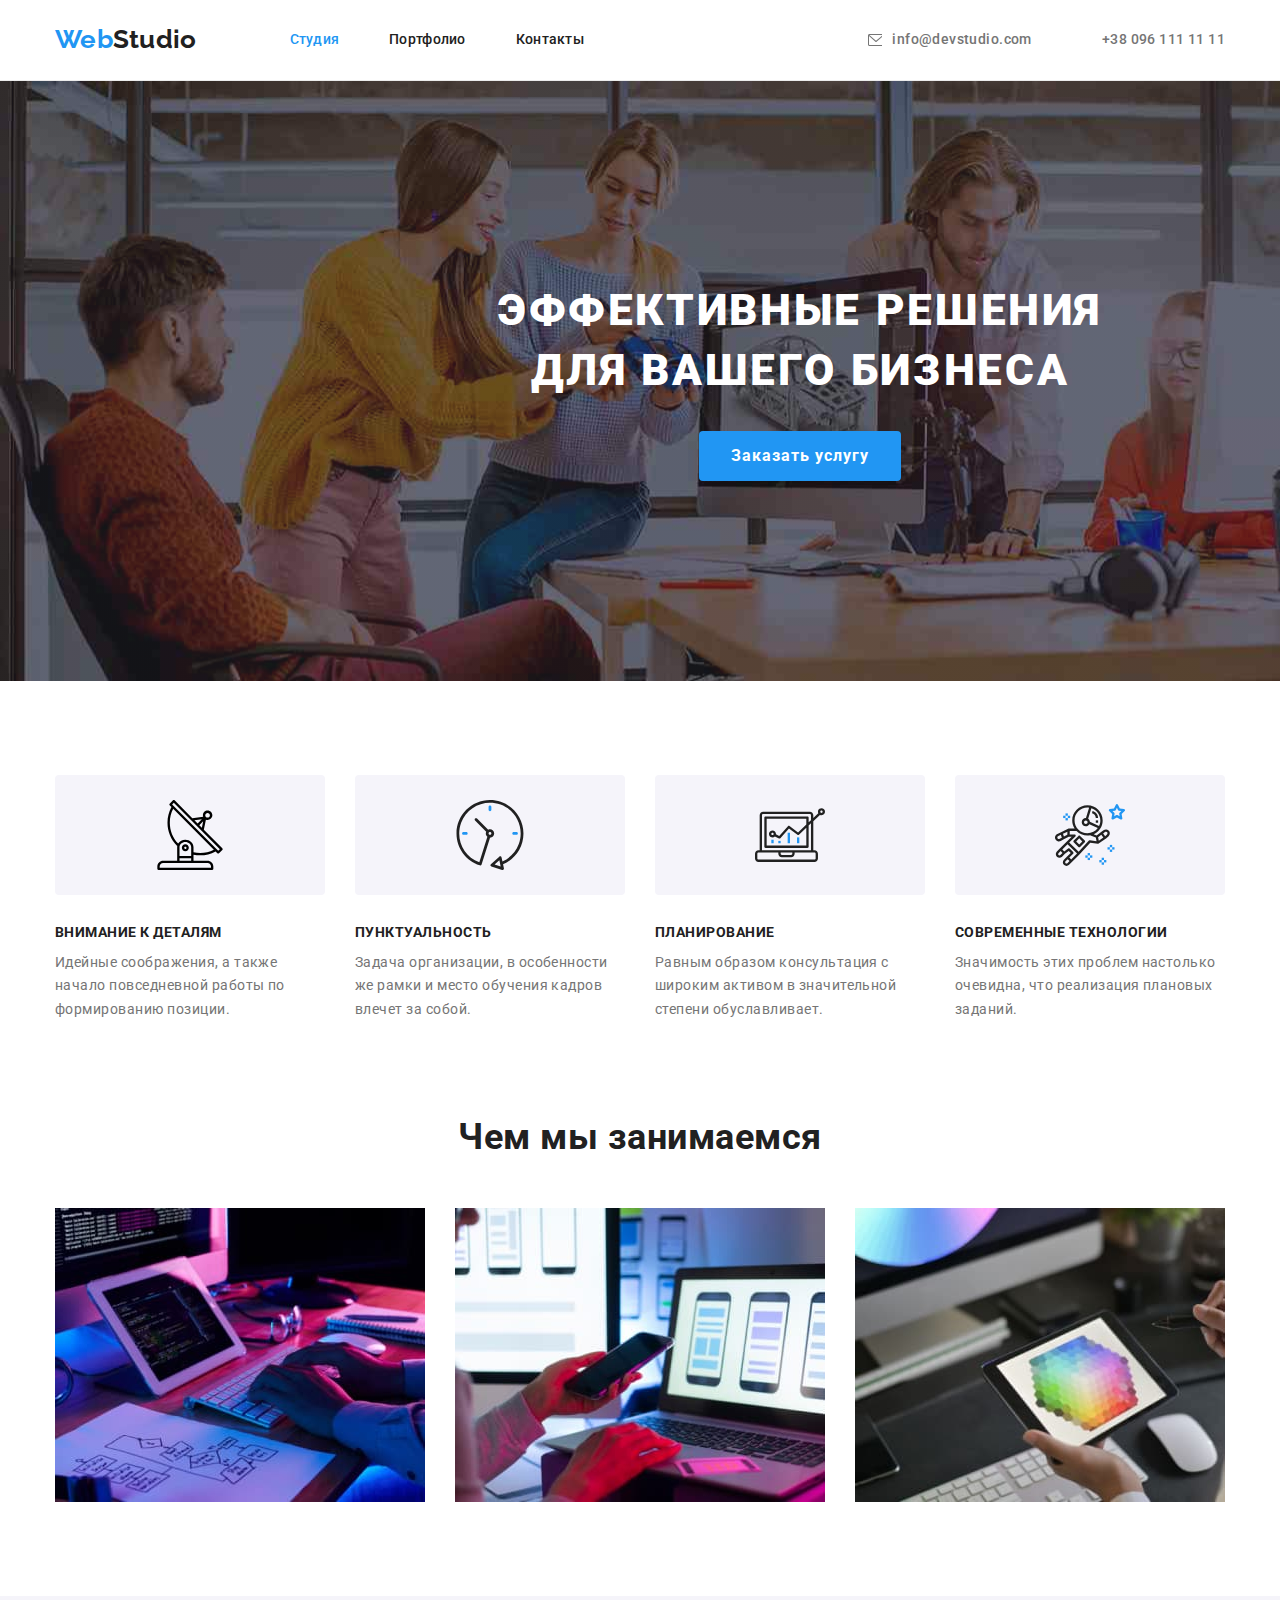
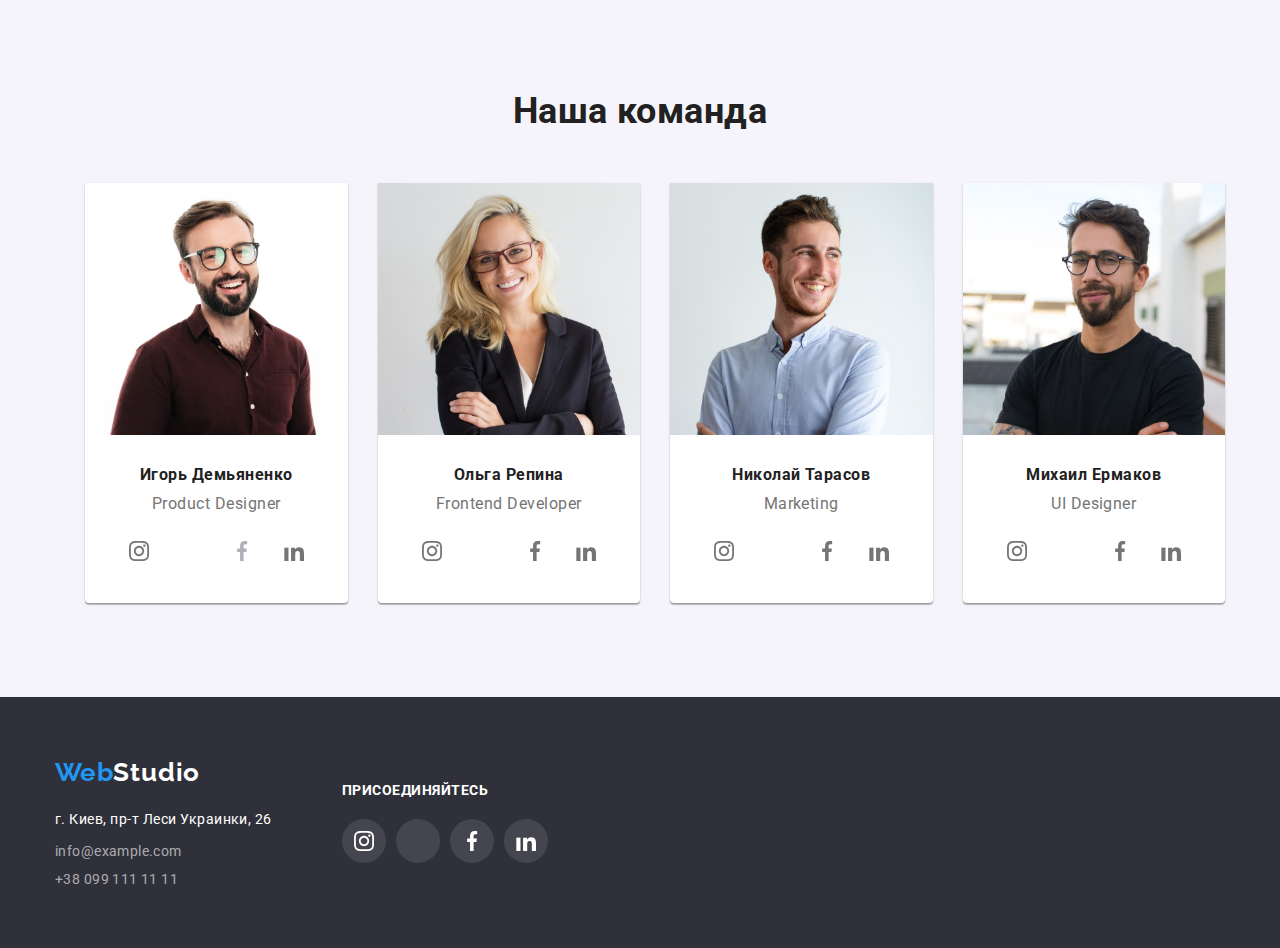
==== index.html @ cbdd30c6 "+" ====
<!DOCTYPE html>
<html lang="ru">
<head>
    <meta charset="UTF-8">
    <meta http-equiv="X-UA-Compatible" content="IE=edge">
    <meta name="viewport" content="width=device-width, initial-scale=1.0">
    <title>WebStudio</title>
    <link rel="preconnect" href="https://fonts.googleapis.com">
    <link rel="preconnect" href="https://fonts.gstatic.com" crossorigin>
    <link rel="stylesheet"
        href="https://fonts.googleapis.com/css2?family=Raleway:wght@700&amp;family=Roboto:wght@400;500;700;900&amp;display=swap">
    <link rel="stylsheet" href="https://cdnjs.cloudflare.com/ajax/libs/modern-normalize/1.1.0/modern-normalize.min.css">
    <link rel="stylesheet" href="./css/styles.css">
</head>
<body>

    <header class="header-border">

        <div class="link-nav container">

            <nav class="link-nav"> 

                <a href="./index.html" class="logo-text" lang="en">Web<span class="logo-accent">Studio</span>
                    </a>

                        <ul class="list link-nav-menu">

                            <li class="nav-menu-item">
                                <a href="./index.html" class="link-nav link-nav-text link current">Студия</a>
                            </li>

                            <li class="nav-menu-item">
                                <a href="./portfolio.html" class="link-nav link-nav-text link">Портфолио</a>
                            </li>

                            <li class="nav-menu-item">
                                <a href="" class="link-nav link-nav-text link">Контакты</a>
                            </li>

                        </ul>                          
            </nav>
                
        
            <ul class="list link-nav-contact">
                <li class="nav-contact-item">
                    <a href="mailto:info@devstudio.com" class="contacts-text link">
                        <svg class="nav-icons" width="16" height="12">
                            <use href="./images/icons.svg#icon-envelope"></use>
                        </svg>
                        info@devstudio.com
                    </a>
                </li>
                <li class="nav-contact-item" >
                    <a href="tel:+380961111111" class="contacts-text link">
                        <svg class="nav-icons" width="10" height="16">
                            <use href="./images/icons.svg#icon-smartphone"></use>
                        </svg>
                        +38 096 111 11 11
                    </a>
                </li >
               
            </ul>
        </div>
    
    </header>
    <main>

        <section class="hero">
            <div class="container">
                <h1 class="hero-text">
                    ЭФФЕКТИВНЫЕ РЕШЕНИЯ
                    <br> 
                    ДЛЯ ВАШЕГО БИЗНЕСА
                </h1>

                <button type="button" class="main-button">Заказать услугу</button>
            </div>
        </section>
<!-- Наши преимущества -->
<section class="advantages-section">
    <div class="container">    
        <h2 class="visually-hidden">наши преимущества</h2>
        <!--содержание секции-->
            <ul class="advantages-items">
                <li class="list advantages-item">
                    <div class="advantages-card-icon">
                        <svg width="70" height="70">
                            <use
                                href="./images/icons.svg#icon-antenna">
                            </use>
                        </svg>
                    </div>
                    <h3 class="advantage-list">внимание к деталям</h3>
                    <p class="advantages-text">Идейные соображения, а также начало повседневной работы по формированию позиции.</p>
                </li>

                <li class="list advantages-item">
                    <div class="advantages-card-icon">
                        <svg width="70" height="70">
                            <use href="./images/icons.svg#icon-clock-1">
                            </use>                  
                        </svg>                  
                    </div>
                    <h3 class="advantage-list">пунктуальность</h3>
                    <p class="advantages-text">Задача организации, в особенности же рамки и место обучения кадров влечет за собой.</p>
                </li>

                <li class="list advantages-item">
                    <div class="advantages-card-icon">
                        <svg width="70" height="70">
                            <use href="./images/icons.svg#icon-diagram">
                            </use>
                        </svg>
                        </div>
                    <h3 class="advantage-list">планирование</h3>
                    <p class="advantages-text">Равным образом консультация с широким активом в значительной степени обуславливает.</p>
                </li>

                <li class="list advantages-item">
                    <div class="advantages-card-icon">
                        <svg width="70" height="70">
                            <use href="./images/icons.svg#icon-astronaut">
                            </use>
                        </svg>
                        </div>
                    <h3 class="advantage-list">современные технологии</h3>
                    <p class="advantages-text">Значимость этих проблем настолько очевидна, что реализация плановых заданий.</p>
                </li>
            </ul>
    </div>
</section>
<!--Чем мы занимаемся-->
    <section class="wedo">
        <div class="container">
            <h2 class="wedo-title title">Чем мы занимаемся</h2>

                <ul class="list wedo-ul">

                    <li class="wedo-list">  
                        <img src="./images/1.jpg" alt="набор кода на клавиатуре" width="370"/>
                    </li>

                    <li class="wedo-list"> 
                        <img src="./images/2.jpg" alt="телефон и ноутбук" width="370" />
                    </li>

                    <li class="wedo-list"> 
                        <img src="./images/3.jpg" alt="планшет с карандашом" width="370" />
                    </li>

                </ul>
        </div>
    </section>  
<!--Наша команда-->
        <section class="team">
            <div class="container">
            <h2 class="title our-team">Наша команда</h2>
                <ul class="list team-ul"> 
                    <li class="team-list"> <img src="./images/man-in-glasses-with-laptop.jpg" alt="Мужик в очках с ноутбуком" width="270"/>                       
                        <div class="team-item-text">
                            <h3 class="team-title">Игорь Демьяненко</h3> 
                            <p class="team-role">Product Designer</p>
                            <ul class="team-social-list">
                                <li class="list team-social">
                                    <a class="team-social-link link" href="">
                                        <svg class="team-icon" width="20" height="20">
                                            <use href="../images/icons.svg#icon-instagram"></use>
                                        </svg></a>
                                </li>
                                <li class="list team-social">
                                    <a class="team-social-link link" href="">
                                        <svg class="team-icon" width="20" height="20">
                                            <use href="./images/icons.svg#icon-twitter"></use>
                                        </svg></a>
                                </li>
                                <li class="list team-social">
                                    <a class="team-social-link link" href="">
                                        <svg class="team-icon" width="20" height="20">
                                            <use href="./images/facebook.svg"></use>
                                        </svg></a>
                                </li>
                                <li class="list team-social">
                                    <a class="team-social-link link" href="">
                                        <svg class="team-icon" width="20" height="20">
                                            <use href="./images/icons.svg#icon-linkedin"></use>
                                        </svg></a>
                                </li>
                            </ul>
                        </div>

                        </li>
                        
                    <li class="team-list"> <img src="./images/woman-with-glasses.jpg" alt="Женщина в очках" width="270"/>
                        
                        <div class="team-item-text">
                            <h3 class="team-title">Ольга Репина</h3> 
                            <p class="team-role" lang="en">Frontend Developer</p>
                            <ul class="team-social-list">
                                <li class="list team-social">
                                    <a class="team-social-link link" href="">
                                        <svg class="team-icon" width="20" height="20">
                                            <use href="./images/icons.svg#icon-instagram"></use>
                                        </svg></a>
                                </li>
                                <li class="list team-social">
                                    <a class="team-social-link link" href="">
                                        <svg class="team-icon" width="20" height="20">
                                            <use href="./images/icons.svg#icon-twitter"></use>
                                        </svg></a>
                                </li>
                                <li class="list team-social">
                                    <a class="team-social-link link" href="">
                                        <svg class="team-icon" width="20" height="20">
                                            <use href="./images/icons.svg#icon-facebook"></use>
                                        </svg></a>
                                </li>
                                <li class="list team-social">
                                    <a class="team-social-link link" href="">
                                        <svg class="team-icon" width="20" height="20">
                                            <use href="./images/icons.svg#icon-linkedin"></use>
                                        </svg></a>
                                </li>
                            </ul>
                        </div>

                        </li>
                        
                    <li class="team-list"> 
                        <img src="./images/blue-shirt.jpg" alt="Мужик в голубой рубашке" width="270"/>                        
                        <div class="team-item-text"> 
                            <h3 class="team-title">Николай Тарасов</h3> 
                            <p class="team-role" lang="en">Marketing</p>
                            <ul class="team-social-list">
                                <li class="list team-social">
                                    <a class="team-social-link link" href="">
                                        <svg class="team-icon" width="20" height="20">
                                            <use href="./images/icons.svg#icon-instagram"></use>
                                        </svg></a>
                                </li>
                                <li class="list team-social">
                                    <a class="team-social-link link" href="">
                                        <svg class="team-icon" width="20" height="20">
                                            <use href="./images/icons.svg#icon-twitter"></use>
                                        </svg></a>
                                </li>
                                <li class="list team-social">
                                    <a class="team-social-link link" href="">
                                        <svg class="team-icon" width="20" height="20">
                                            <use href="./images/icons.svg#icon-facebook"></use>
                                        </svg></a>
                                </li>
                                <li class="list team-social">
                                    <a class="team-social-link link" href="">
                                        <svg class="team-icon" width="20" height="20">
                                            <use href="./images/icons.svg#icon-linkedin"></use>
                                        </svg></a>
                                </li>
                            </ul>
                        </div>

                    </li>
                        
                    <li class="team-list"> <img src="./images/man-in-black-t-shirt.jpg" alt="Мужик в черной футболке" width="270"/>
                        
                        <div class="team-item-text">
                            <h3 class="team-title">Михаил Ермаков</h3> 
                            <p class="team-role" lang="en">UI Designer</p>
                            <ul class="team-social-list">
                                <li class="list team-social">
                                    <a class="team-social-link link" href="">
                                        <svg class="team-icon" width="20" height="20">
                                            <use href="./images/icons.svg#icon-instagram"></use>
                                        </svg></a>
                                </li>
                                <li class="list team-social">
                                    <a class="team-social-link link" href="">
                                        <svg class="team-icon" width="20" height="20">
                                            <use href="./images/icons.svg#icon-twitter"></use>
                                        </svg></a>
                                </li>
                                <li class="list team-social">
                                    <a class="team-social-link link" href="">
                                        <svg class="team-icon" width="20" height="20">
                                            <use href="./images/icons.svg#icon-facebook"></use>
                                        </svg></a>
                                </li>
                                <li class="list team-social">
                                    <a class="team-social-link link" href="">
                                        <svg class="team-icon" width="20" height="20">
                                            <use href="./images/icons.svg#icon-linkedin"></use>
                                        </svg></a>
                                </li>
                            </ul>
                        </div>

                        </li>
                </ul>
            </div>
        </section>
    </main>
<!--Контакты-->
    <footer class="footer">
        <div class="container footer-container">
            <div>
            <a class="logo-text-footer link" href="./index.html" lang="en">Web<span class="logo-accent-footer">Studio</span></a>
                <address class="">
                    <ul class="addres-ul list">
                        <li class="footer-link">
                            <a href="https://goo.gl/maps/hZzf7caE62ZYmh6s7" target="_blank" rel="noopener noreferrer"
                                class="address link"> г. Киев, пр-т
                                Леси Украинки, 26 </a>
                        </li>
            
                        <li class="footer-link">
                            <a href="mailto:info@example.com" class="contact-text-footer link">info@example.com</a>
                        </li>
            
                        <li class="footer-link">
                            <a href="tel:+380991111111" class="contact-text-footer link">+38 099 111 11  11</a>
                        </li>
            
                    </ul>
                </address>
            </div>

            <div class="footer-social">
                <h2 class="footer-socials-title">ПРИСОЕДИНЯЙТЕСЬ</h2>
                    <ul class="list footer-social-list">
                        <li>
                            <a class="footer-socials-link link" href="">
                            <svg width="20" height="20">
                                <use href="./images/icons.svg#icon-instagram"></use>                               
                            </svg>
                        </a>
                    </li>
                        <li>
                            <a class="footer-socials-link link" href="">
                            <svg width="20" height="20">
                                <use href="./images/icons.svg#icon-twitter"></use>
                            </svg>
                        </a>
                    </li>
                        <li>
                            <a class="footer-socials-link link" href="">
                            <svg width="20" height="20">
                                <use href="./images/icons.svg#icon-facebook"></use>
                            </svg>
                        </a>
                    </li>
                        <li>
                            <a class="footer-socials-link link" href="">
                            <svg width="20" height="20">
                                <use href="./images/icons.svg#icon-linkedin"></use>
                            </svg>
                        </a></li>

                    </ul>

            </div>

        </div>

    </footer>
    </body>
</html>
---- css/styles.css ----
:root {
  --background-color: #2f303a;
  --main-text-color: #212121;
  --second-text-color: #757575;
  --accent-color: #2196f3;
  --first-button-text-color: #212121;
  --second-button-text-color: #ffffff;
}

body {
  margin: 0;
  background-color: var(--second-button-text-color);
  font-family: "Roboto", sans-serif;
  letter-spacing: 0.03em;
  color: var(--main-text-color);
}

h1,
h2,
h3,
h4,
h5,
h6,
p,
ul {
  margin: 0;
  padding: 0;
}

img {
  display: block;
  max-width: 100%;
  height: auto;
}

*,
::after,
::before {
  box-sizing: border-box;
}
.visually-hidden {
  position: absolute;
  width: 1px;
  height: 1px;
  margin: -1px;
  border: 0;
  padding: 0;
  white-space: nowrap;
  clip-path: inset(100%);
  clip: rect(0 0 0 0);
  overflow: hidden;
}

.title {
  font-weight: 700;
  font-size: 36px;
  line-height: 1.17;
  text-align: center;
}

/*---------BODY---------*/
.header-border {
  border-bottom: 1px solid #ececec;
}

.logo-text {
  padding: 24px 0;
  font-family: "Raleway", sans-serif;
  font-weight: 700;
  font-size: 26px;
  line-height: 1.19;
  text-decoration: none;
  color: var(--accent-color);
}
.logo-accent {
  color: var(--main-text-color);
}
.list {
  list-style: none;
}

.link {
  text-decoration: none;
}

.container {
  width: 1200px;
  padding-left: 15px;
  padding-right: 15px;
  margin-right: auto;
  margin-left: auto;
}

.link-nav {
  display: flex;
  font-size: 14px;
  font-weight: 500;
  line-height: 1.14;
  letter-spacing: 0.02em;
  color: var(--main-text-color);
}

.link-nav:hover,
.link-nav:focus,
.current {
  color: var(--accent-color);
}

.link-nav-menu {
  display: flex;
  align-items: center;
  margin-left: 93px;
}

.link-nav-contact {
  margin-left: auto;
  display: flex;
  align-items: center;
}

.nav-menu-item:not(:first-child) {
  margin-left: 50px;
}

.link-nav-text {
  padding: 32px 0;
}

.contacts-text {
  padding: 32px 0;
  display: flex;
  align-items: center;
  font-style: normal;
  font-weight: 500;
  font-size: 14px;
  line-height: 1.14;
  letter-spacing: 0.03em;
  color: var(--second-text-color);
  cursor: pointer;
}

.nav-contact-item:not(:first-child) {
  margin-left: 50px;
}

.contacts-text:hover,
.contacts-text:focus {
  color: var(--accent-color);
}

.nav-icons {
  margin-right: 10px;
  fill: var(--second-text-color);
}

.filter-button {
  font-family: "Roboto", sans-serif;
  font-weight: 500;
  font-size: 16px;
  line-height: 1.62;

  border: none;
  border-radius: 4px;
}

.filter-button:hover,
.filter-button:focus {
  color: var(--second-button-text-color);
  background-color: var(--accent-color);
  cursor: pointer;
}

.button-current {
  color: var(--second-button-text-color);
  background-color: var(--accent-color);
  box-shadow: 0px 3px 1px rgba(0, 0, 0, 0.1), 0px 1px 2px rgba(0, 0, 0, 0.08),
    0px 2px 2px rgba(0, 0, 0, 0.12);
}

.our-product-type {
  color: var(--second-text-color);
}

/*-------Стили index.html--------*/

.hero {
  width: 1600px;
  background-image: linear-gradient(
      rgba(47, 48, 58, 0.4),
      rgba(47, 48, 58, 0.4)
    ),
    URL(../images/hero-backgraund.jpg);
  padding: 200px 0;
  background-color: var(--background-color);
  flex-grow: 1;
  background-repeat: no-repeat;
  background-size: contain;
  margin-right: auto;
  margin-left: auto;
}

.hero-text {
  margin-bottom: 30px;

  font-weight: 900;
  font-size: 44px;
  line-height: 1.36;
  text-align: center;
  letter-spacing: 0.06em;
  text-transform: uppercase;
  color: var(--second-button-text-color);
}

.main-button {
  display: block;
  margin: auto;
  padding: 10px 32px;
  font-family: "Roboto", sans-serif;
  font-weight: 700;
  font-size: 16px;
  line-height: 1.87;
  letter-spacing: 0.06em;
  color: var(--second-button-text-color);
  background-color: var(--accent-color);
  text-align: center;
  border: none;
  border-radius: 4px;
  box-shadow: 0px 4px 4px rgba(0, 0, 0, 0.15);
}

.advantages-section {
  padding: 94px 0;
}

.advantages-item {
  width: 270px;
}

.advantages-items {
  display: flex;
  justify-content: center;
}

.advantages-item:not(:first-child) {
  margin-left: 30px;
}
.advantage-list {
  font-size: 14px;
  font-weight: 700;
  line-height: 1.14;
  text-transform: uppercase;

  margin-bottom: 10px;
}

.advantages-text {
  font-size: 14px;
  line-height: 1.71;
  color: var(--second-text-color);
}

.advantages-card-icon {
  height: 120px;

  display: flex;
  align-items: center;
  justify-content: center;
  margin-bottom: 30px;
  border-radius: 4px;
  background-color: rgba(245, 244, 250, 1);
}

/*-------WEDO--------*/

.wedo {
  padding-top: 0;
  padding-bottom: 94px;
}
.wedo-title {
  margin-bottom: 50px;
}

.wedo-ul {
  display: flex;
  justify-content: center;
}

.wedo-list:not(:first-child) {
  margin-left: 30px;
}
/*--------TEAM-----------*/
.team {
  background-color: #f5f4fa;
  padding-top: 94px;
  padding-bottom: 94px;
}

.our-team {
  margin-bottom: 50px;
}

.team-ul {
  display: flex;
  justify-content: center;
}

.team-list {
  margin-left: 30px;
}

.team-list {
  background-color: var(--second-button-text-color);
  box-shadow: 0px 1px 3px rgba(0, 0, 0, 0.12), 0px 1px 1px rgba(0, 0, 0, 0.14),
    0px 2px 1px rgba(0, 0, 0, 0.2);
  border-radius: 0px 0px 4px 4px;
}

.team-title {
  font-size: 16px;
  line-height: 1.19;
  margin-bottom: 10px;
  text-align: center;
}
.team-role {
  margin-bottom: 16px;
  text-align: center;
  font-size: 16px;
  line-height: 1.19;
  color: var(--second-text-color);
}

.team-item-role {
  font-size: 16px;
  line-height: 1.19;
  color: var(--primary-text-color);
  text-align: center;
  margin-bottom: 16px;
}

.team-social-list {
  display: flex;
  justify-content: space-between;
}

.team-social-link {
  display: block;
  border-radius: 50%;
  width: 44px;
  height: 44px;

  display: flex;
  align-items: center;
  justify-content: center;

  background-color: transparent;
  color: var(--accent-color);
}

.team-social-link:hover,
.team-social-link:focus {
  color: var(--primary-white-color);
  background-color: var(--accent-color);
}

.team-icon {
  fill: var(--second-text-color);
}
.team-item-text {
  padding: 30px 32px;
}

/*------FOOTER---------*/

.footer {
  padding-top: 60px;
  padding-bottom: 60px;
  background-color: #2f303a;
}

.address {
  margin-bottom: 9px;
  font-size: 14px;
  line-height: 1.71;
  font-style: normal;
  color: var(--second-button-text-color);
}

.logo-accent-footer {
  font-family: "Raleway";
  font-weight: 700;
  font-size: 26px;
  line-height: 1.19;
  letter-spacing: 0.03em;
  cursor: pointer;
  text-decoration: none;
  color: var(--second-button-text-color);
}
.logo-text-footer {
  display: block;
  margin-bottom: 20px;
  font-family: "Raleway", sans-serif;
  font-weight: 700;
  font-size: 26px;
  line-height: 1.19;
  text-decoration: none;
  color: var(--accent-color);
}

.contact-text-footer {
  margin-bottom: 9px;
  font-style: normal;
  font-weight: 400;
  font-size: 14px;
  line-height: 1.14;
  letter-spacing: 0.03em;
  color: rgba(255, 255, 255, 0.6);
}
.contact-text-footer:hover,
.contact-text-footer:focus,
.current {
  color: var(--accent-color);
}

.footer-link:not(:last-child) {
  margin-bottom: 9px;
}

/*-----PORTFOLIO-STYLES---*/

.section {
  padding: 94px 0;
}

.works-buttons {
  display: flex;
  justify-content: center;
  margin-bottom: 50px;
}
.work-button-li:not(:first-child) {
  margin-left: 8px;
}
.filter-button {
  padding: 6px 22px 6px 22px;
}

.cards {
  display: flex;
  flex-wrap: wrap;
  margin-left: -30px;
  margin-top: -30px;
}
.cards > .cards-item {
  flex-basis: calc(100% / 3 - 30px);
  margin-left: 30px;
  margin-top: 30px;
}

.cards-item {
  width: 370px;
}
.our-product-title {
  font-weight: 700;
  font-size: 18px;
  line-height: 2;
  letter-spacing: 0.06em;
  margin-bottom: 4px;
  color: var(--main-text-color);
}
.our-product-text {
  font-size: 16px;
  line-height: 1.87;
  color: var(--second-text-color);
}

.text-box {
  padding: 20px 24px;
  border-right: 1px solid #fff;
  border-bottom: 1px solid #fff;
  border-left: 1px solid #fff;
}
.footer-social {
  width: 206px;
  height: 80px;
  margin-left: 70px;
}

.footer-social-list {
  display: flex;
  align-items: center;
  justify-content: space-between;
}

.footer-socials-title {
  font-weight: 700;
  font-size: 14px;
  line-height: 1.14;
  margin-bottom: 20px;

  color: var(--second-button-text-color);
  text-transform: uppercase;
}
.footer-container {
  display: flex;
  align-items: center;
}
.footer-socials-link {
  display: block;
  border-radius: 50%;
  width: 44px;
  height: 44px;

  display: flex;
  align-items: center;
  justify-content: center;

  background-color: rgba(255, 255, 255, 0.1);
  fill: white;
}
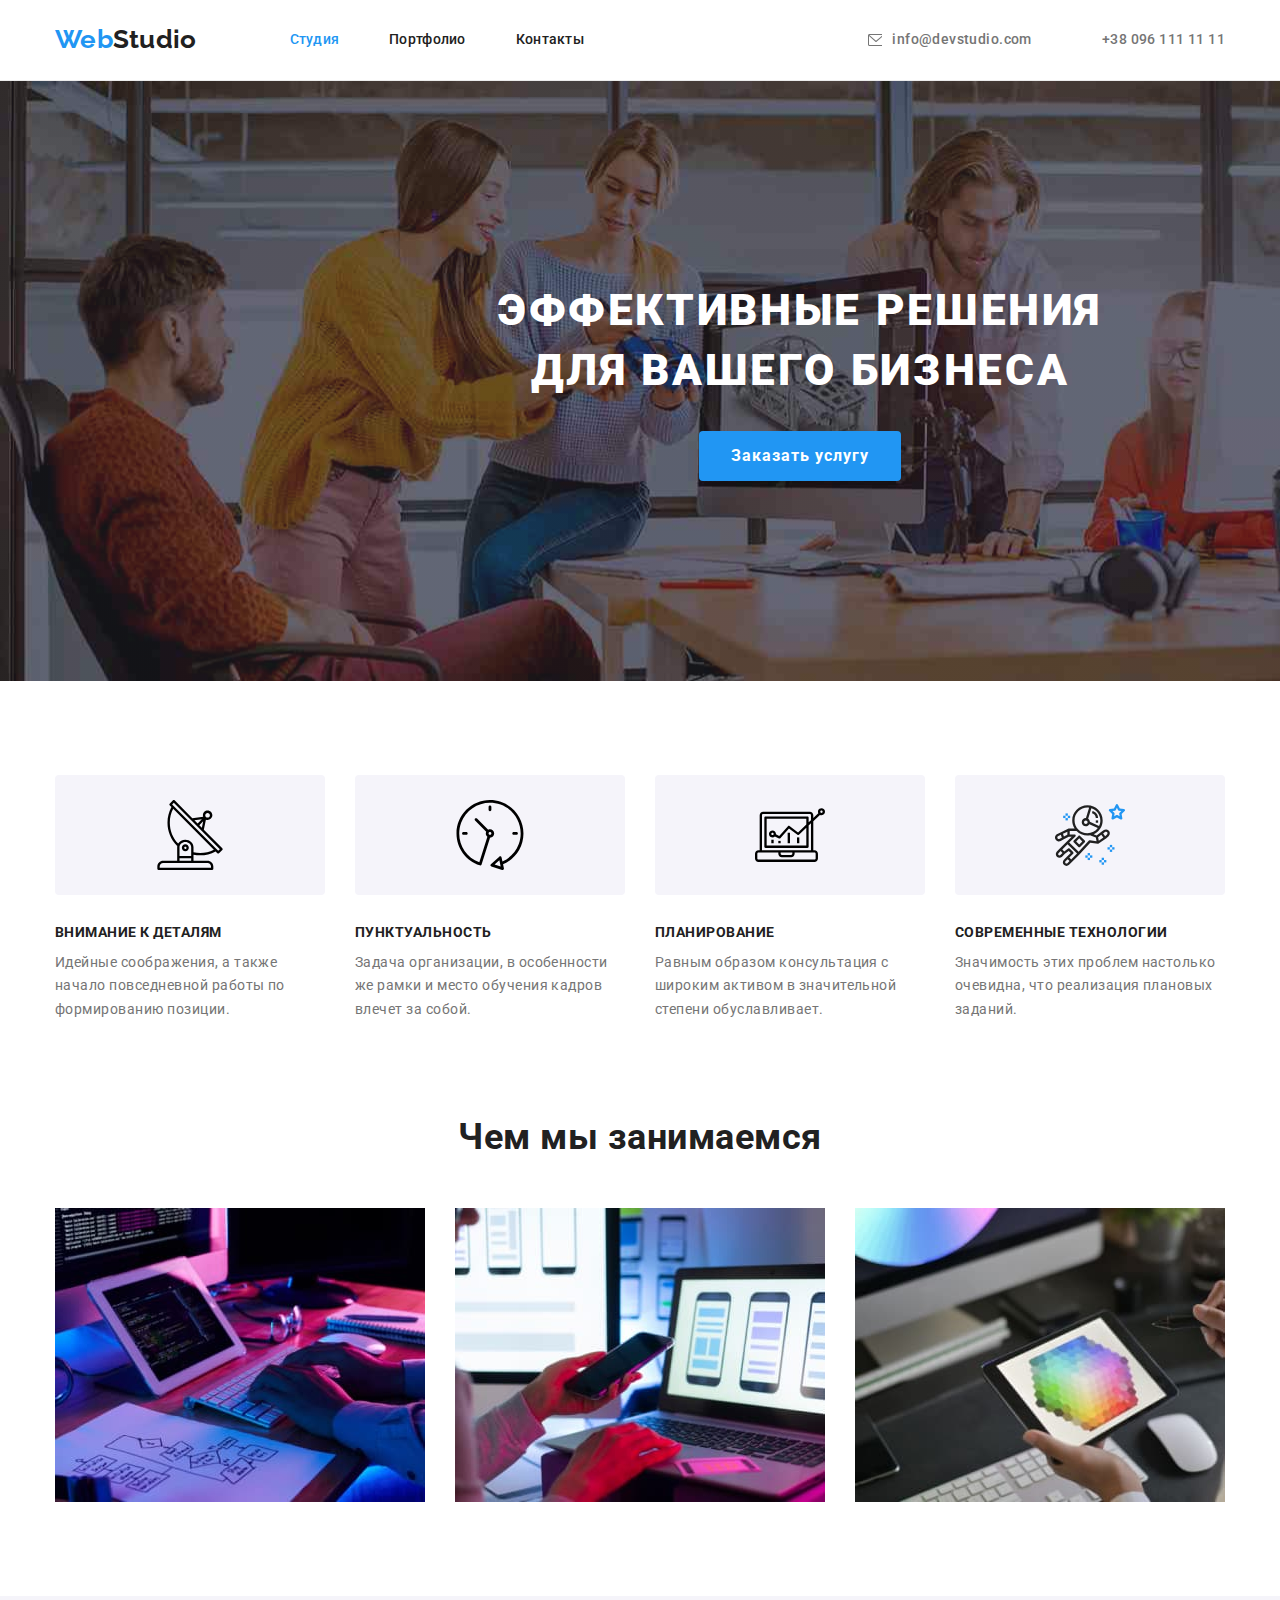
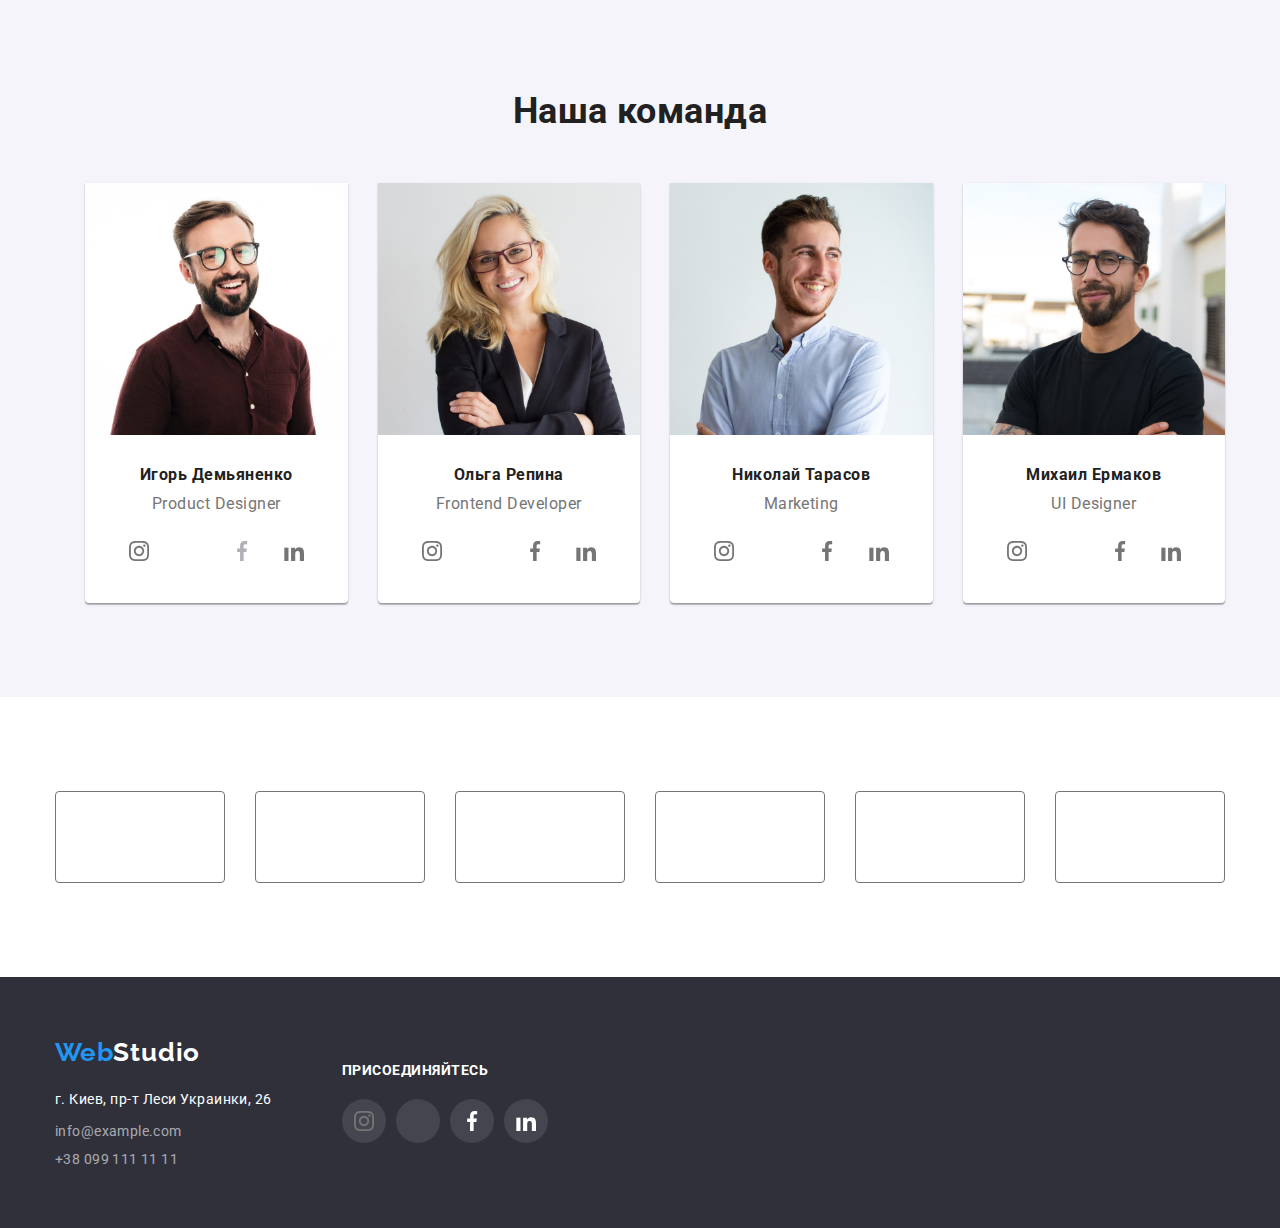
==== commit b4769baa: "clients" ====
--- a/index.html
+++ b/index.html
@@ -190,7 +190,8 @@
 
                         </li>
                         
-                    <li class="team-list"> <img src="./images/woman-with-glasses.jpg" alt="Женщина в очках" width="270"/>
+                    <li class="team-list"> 
+                        <img src="./images/woman-with-glasses.jpg" alt="Женщина в очках" width="270"/>
                         
                         <div class="team-item-text">
                             <h3 class="team-title">Ольга Репина</h3> 
@@ -296,6 +297,56 @@
                         </li>
                 </ul>
             </div>
+        </section>
+<!---Клиенты---->        
+        <section class="clients">
+            <div class="container">
+                <ul class="list clients-list">
+                    <li class="link clients-item">
+                        <a class="clients-link">
+                            <svg class="clients-logo" width="106" height="60">
+                                <use href="./images/icons.svg#icon-Logo-1"></use>
+                            </svg>
+                        </a>
+                    </li>
+                    <li class="link clients-item">
+                        <a class="clients-link">
+                            <svg class="clients-logo" width="170" height="92">
+                                <use href="./images/icons.svg#icon-Logo-2"></use>
+                            </svg>
+                        </a>
+                    </li>
+                    <li class="link clients-item">
+                        <a class="clients-link">
+                            <svg class="clients-logo" width="106" height="60">
+                                <use href="./images/icons.svg#icon-Logo-3"></use>
+                            </svg>
+                        </a>
+                    </li>
+                    <li class="link clients-item">
+                        <a class="clients-link">
+                            <svg class="clients-logo" width="106" height="60">
+                                <use href="./images/icons.svg#icon-Logo-4"></use>
+                            </svg>
+                        </a>
+                    </li>
+                    <li class="link clients-item">
+                        <a class="clients-link">
+                            <svg class="clients-logo" width="106" height="60">
+                                <use href="./images/icons.svg#icon-Logo-5"></use>
+                            </svg>
+                        </a>
+                    </li>
+                    <li class="link clients-item">
+                        <a class="clients-link">
+                            <svg class="clients-logo" width="106" height="60">
+                                <use href="./images/icons.svg#icon-Logo-6"></use>
+                            </svg>
+                        </a>
+                    </li>
+                </ul>
+            </div>
+
         </section>
     </main>
 <!--Контакты-->
@@ -328,7 +379,7 @@
                     <ul class="list footer-social-list">
                         <li>
                             <a class="footer-socials-link link" href="">
-                            <svg width="20" height="20">
+                            <svg class="team-icon" width="20" height="20">
                                 <use href="./images/icons.svg#icon-instagram"></use>                               
                             </svg>
                         </a>
--- a/css/styles.css
+++ b/css/styles.css
@@ -369,6 +369,13 @@
   padding: 30px 32px;
 }
 
+/*---------CLIENTS-------*/
+
+.clients {
+  padding-top: 94px;
+  padding-bottom: 94px;
+}
+
 /*------FOOTER---------*/
 
 .footer {
@@ -514,5 +521,35 @@
   justify-content: center;
 
   background-color: rgba(255, 255, 255, 0.1);
-  fill: white;
-}
+  fill: var(--second-button-text-color);
+}
+.footer-socials-link:hover,
+.footer-socials-link:focus {
+  background-color: var(--accent-color);
+}
+.clients-list {
+  display: flex;
+  align-items: center;
+  justify-content: space-between;
+}
+.clients-link {
+  width: 170px;
+  height: 92px;
+
+  display: flex;
+  align-items: center;
+  justify-content: center;
+  border-radius: 4px;
+  border: 1px solid var(--second-text-color);
+  color: var(--second-text-color);
+}
+
+.clients-link:hover,
+.clients-link:focus {
+  color: var(--accent-color);
+  border-color: var(--accent-color);
+}
+
+.clients-logo {
+  fill: var(--second-text-color);
+}
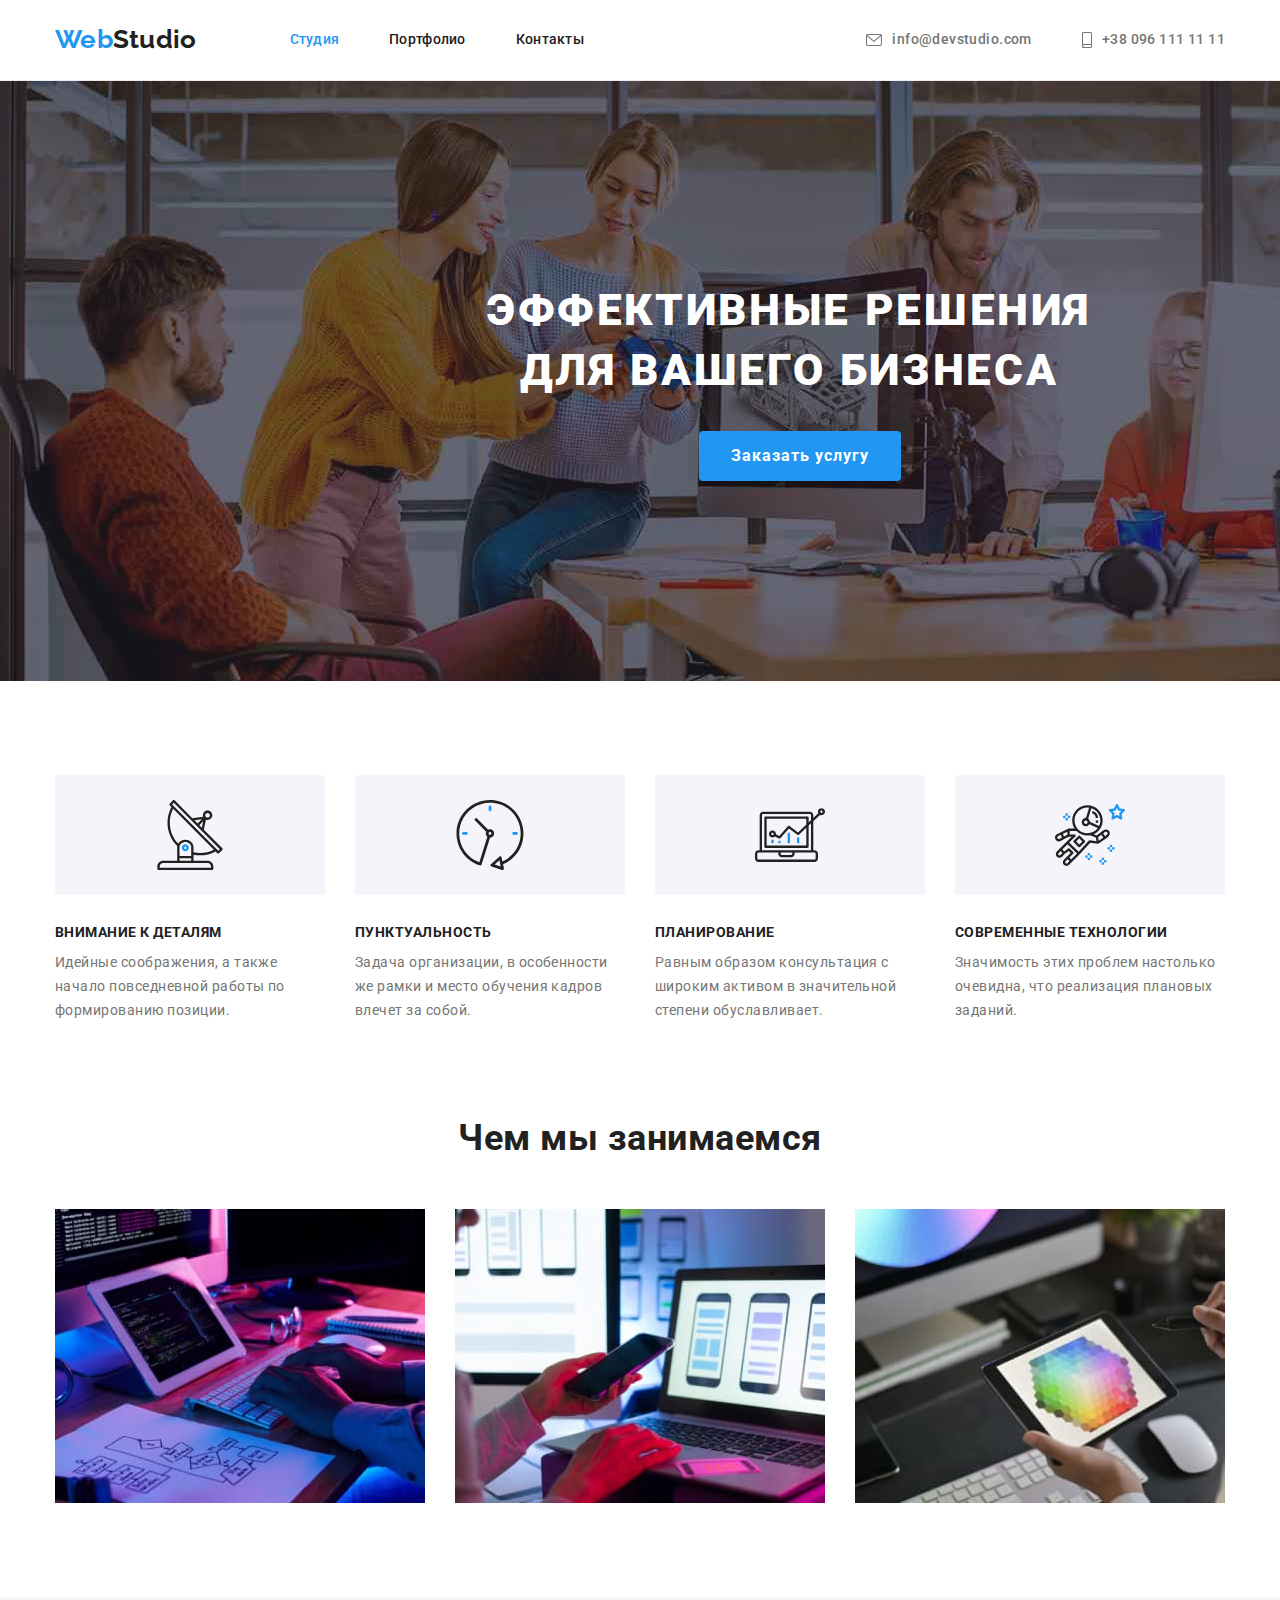
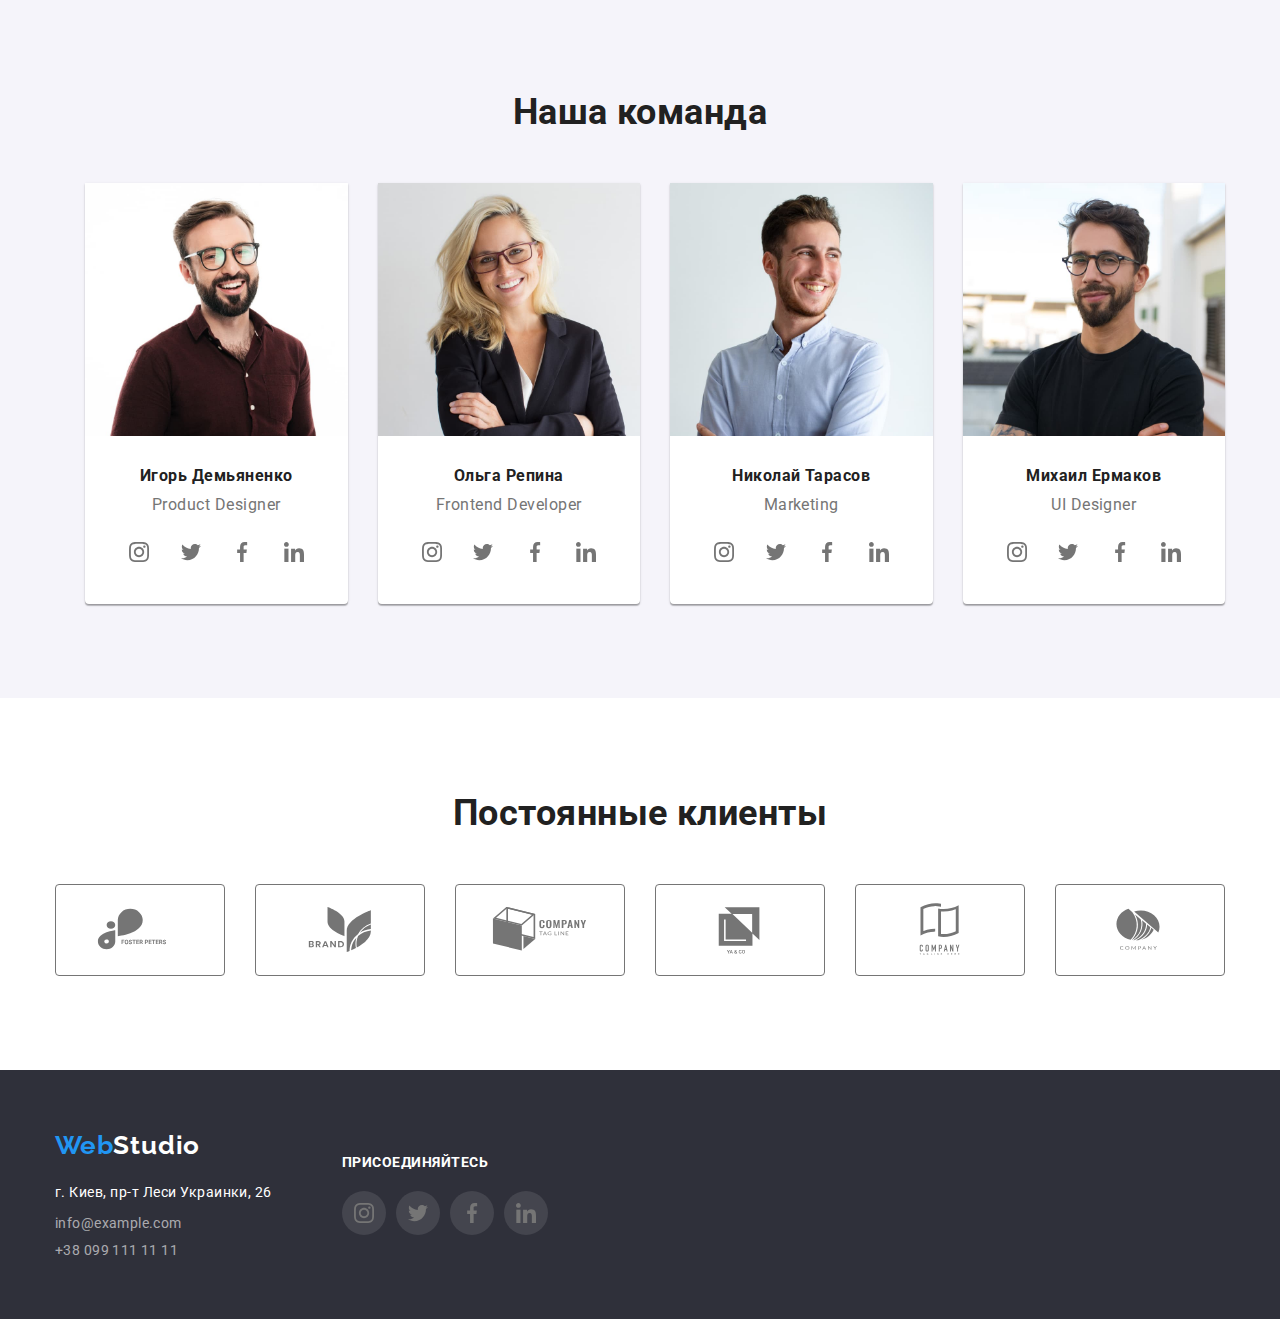
==== commit f1608cb8: "svg+" ====
--- a/index.html
+++ b/index.html
@@ -7,9 +7,8 @@
     <title>WebStudio</title>
     <link rel="preconnect" href="https://fonts.googleapis.com">
     <link rel="preconnect" href="https://fonts.gstatic.com" crossorigin>
-    <link rel="stylesheet"
-        href="https://fonts.googleapis.com/css2?family=Raleway:wght@700&amp;family=Roboto:wght@400;500;700;900&amp;display=swap">
-    <link rel="stylsheet" href="https://cdnjs.cloudflare.com/ajax/libs/modern-normalize/1.1.0/modern-normalize.min.css">
+    <link rel="stylesheet" href="https://fonts.googleapis.com/css2?family=Raleway:wght@700&amp;family=Roboto:wght@400;500;700;900&amp;display=swap">
+    <link rel="stylesheet" href="https://cdnjs.cloudflare.com/ajax/libs/modern-normalize/1.1.0/modern-normalize.min.css">
     <link rel="stylesheet" href="./css/styles.css">
 </head>
 <body>
@@ -45,7 +44,7 @@
                 <li class="nav-contact-item">
                     <a href="mailto:info@devstudio.com" class="contacts-text link">
                         <svg class="nav-icons" width="16" height="12">
-                            <use href="./images/icons.svg#icon-envelope"></use>
+                            <use href="./images/icons.svg#envelope-hover-2"></use>
                         </svg>
                         info@devstudio.com
                     </a>
@@ -53,7 +52,7 @@
                 <li class="nav-contact-item" >
                     <a href="tel:+380961111111" class="contacts-text link">
                         <svg class="nav-icons" width="10" height="16">
-                            <use href="./images/icons.svg#icon-smartphone"></use>
+                            <use href="./images/icons.svg#smartphone-8"></use>
                         </svg>
                         +38 096 111 11 11
                     </a>
@@ -69,7 +68,7 @@
             <div class="container">
                 <h1 class="hero-text">
                     ЭФФЕКТИВНЫЕ РЕШЕНИЯ
-                    <br> 
+                    
                     ДЛЯ ВАШЕГО БИЗНЕСА
                 </h1>
 
@@ -86,7 +85,7 @@
                     <div class="advantages-card-icon">
                         <svg width="70" height="70">
                             <use
-                                href="./images/icons.svg#icon-antenna">
+                                href="./images/icons.svg#antenna-1">
                             </use>
                         </svg>
                     </div>
@@ -97,7 +96,7 @@
                 <li class="list advantages-item">
                     <div class="advantages-card-icon">
                         <svg width="70" height="70">
-                            <use href="./images/icons.svg#icon-clock-1">
+                            <use href="./images/icons.svg#clock-1">
                             </use>                  
                         </svg>                  
                     </div>
@@ -108,7 +107,7 @@
                 <li class="list advantages-item">
                     <div class="advantages-card-icon">
                         <svg width="70" height="70">
-                            <use href="./images/icons.svg#icon-diagram">
+                            <use href="./images/icons.svg#diagram-1">
                             </use>
                         </svg>
                         </div>
@@ -119,7 +118,7 @@
                 <li class="list advantages-item">
                     <div class="advantages-card-icon">
                         <svg width="70" height="70">
-                            <use href="./images/icons.svg#icon-astronaut">
+                            <use href="./images/icons.svg#astronaut-1-1">
                             </use>
                         </svg>
                         </div>
@@ -164,26 +163,30 @@
                                 <li class="list team-social">
                                     <a class="team-social-link link" href="">
                                         <svg class="team-icon" width="20" height="20">
-                                            <use href="../images/icons.svg#icon-instagram"></use>
-                                        </svg></a>
-                                </li>
-                                <li class="list team-social">
-                                    <a class="team-social-link link" href="">
-                                        <svg class="team-icon" width="20" height="20">
-                                            <use href="./images/icons.svg#icon-twitter"></use>
-                                        </svg></a>
-                                </li>
-                                <li class="list team-social">
-                                    <a class="team-social-link link" href="">
-                                        <svg class="team-icon" width="20" height="20">
-                                            <use href="./images/facebook.svg"></use>
-                                        </svg></a>
-                                </li>
-                                <li class="list team-social">
-                                    <a class="team-social-link link" href="">
-                                        <svg class="team-icon" width="20" height="20">
-                                            <use href="./images/icons.svg#icon-linkedin"></use>
-                                        </svg></a>
+                                            <use href="./images/icons.svg#instagram-2-1"></use>
+                                        </svg>
+                                    </a>
+                                </li>
+                                <li class="list team-social">
+                                    <a class="team-social-link link" href="">
+                                        <svg class="team-icon" width="20" height="20">
+                                            <use href="./images/icons.svg#twitter-1-1"></use>
+                                        </svg>
+                                    </a>
+                                </li>
+                                <li class="list team-social">
+                                    <a class="team-social-link link" href="">
+                                        <svg class="team-icon" width="20" height="20">
+                                            <use href="./images/icons.svg#facebook-1"></use>
+                                        </svg>
+                                    </a>
+                                </li>
+                                <li class="list team-social">
+                                    <a class="team-social-link link" href="">
+                                        <svg class="team-icon" width="20" height="20">
+                                            <use href="./images/icons.svg#linkedin-1"></use>
+                                        </svg>
+                                    </a>
                                 </li>
                             </ul>
                         </div>
@@ -200,26 +203,30 @@
                                 <li class="list team-social">
                                     <a class="team-social-link link" href="">
                                         <svg class="team-icon" width="20" height="20">
-                                            <use href="./images/icons.svg#icon-instagram"></use>
-                                        </svg></a>
-                                </li>
-                                <li class="list team-social">
-                                    <a class="team-social-link link" href="">
-                                        <svg class="team-icon" width="20" height="20">
-                                            <use href="./images/icons.svg#icon-twitter"></use>
-                                        </svg></a>
-                                </li>
-                                <li class="list team-social">
-                                    <a class="team-social-link link" href="">
-                                        <svg class="team-icon" width="20" height="20">
-                                            <use href="./images/icons.svg#icon-facebook"></use>
-                                        </svg></a>
-                                </li>
-                                <li class="list team-social">
-                                    <a class="team-social-link link" href="">
-                                        <svg class="team-icon" width="20" height="20">
-                                            <use href="./images/icons.svg#icon-linkedin"></use>
-                                        </svg></a>
+                                            <use href="./images/icons.svg#instagram-2-1"></use>
+                                        </svg>
+                                    </a>
+                                </li>
+                                <li class="list team-social">
+                                    <a class="team-social-link link" href="">
+                                        <svg class="team-icon" width="20" height="20">
+                                            <use href="./images/icons.svg#twitter-1-1"></use>
+                                        </svg>
+                                    </a>
+                                </li>
+                                <li class="list team-social">
+                                    <a class="team-social-link link" href="">
+                                        <svg class="team-icon" width="20" height="20">
+                                            <use href="./images/icons.svg#facebook-1"></use>
+                                        </svg>
+                                    </a>
+                                </li>
+                                <li class="list team-social">
+                                    <a class="team-social-link link" href="">
+                                        <svg class="team-icon" width="20" height="20">
+                                            <use href="./images/icons.svg#linkedin-1"></use>
+                                        </svg>
+                                    </a>
                                 </li>
                             </ul>
                         </div>
@@ -235,26 +242,30 @@
                                 <li class="list team-social">
                                     <a class="team-social-link link" href="">
                                         <svg class="team-icon" width="20" height="20">
-                                            <use href="./images/icons.svg#icon-instagram"></use>
-                                        </svg></a>
-                                </li>
-                                <li class="list team-social">
-                                    <a class="team-social-link link" href="">
-                                        <svg class="team-icon" width="20" height="20">
-                                            <use href="./images/icons.svg#icon-twitter"></use>
-                                        </svg></a>
-                                </li>
-                                <li class="list team-social">
-                                    <a class="team-social-link link" href="">
-                                        <svg class="team-icon" width="20" height="20">
-                                            <use href="./images/icons.svg#icon-facebook"></use>
-                                        </svg></a>
-                                </li>
-                                <li class="list team-social">
-                                    <a class="team-social-link link" href="">
-                                        <svg class="team-icon" width="20" height="20">
-                                            <use href="./images/icons.svg#icon-linkedin"></use>
-                                        </svg></a>
+                                            <use href="./images/icons.svg#instagram-2-1"></use>
+                                        </svg>
+                                    </a>
+                                </li>
+                                <li class="list team-social">
+                                    <a class="team-social-link link" href="">
+                                        <svg class="team-icon" width="20" height="20">
+                                            <use href="./images/icons.svg#twitter-1-1"></use>
+                                        </svg>
+                                    </a>
+                                </li>
+                                <li class="list team-social">
+                                    <a class="team-social-link link" href="">
+                                        <svg class="team-icon" width="20" height="20">
+                                            <use href="./images/icons.svg#facebook-1"></use>
+                                        </svg>
+                                    </a>
+                                </li>
+                                <li class="list team-social">
+                                    <a class="team-social-link link" href="">
+                                        <svg class="team-icon" width="20" height="20">
+                                            <use href="./images/icons.svg#linkedin-1"></use>
+                                        </svg>
+                                    </a>
                                 </li>
                             </ul>
                         </div>
@@ -270,26 +281,30 @@
                                 <li class="list team-social">
                                     <a class="team-social-link link" href="">
                                         <svg class="team-icon" width="20" height="20">
-                                            <use href="./images/icons.svg#icon-instagram"></use>
-                                        </svg></a>
-                                </li>
-                                <li class="list team-social">
-                                    <a class="team-social-link link" href="">
-                                        <svg class="team-icon" width="20" height="20">
-                                            <use href="./images/icons.svg#icon-twitter"></use>
-                                        </svg></a>
-                                </li>
-                                <li class="list team-social">
-                                    <a class="team-social-link link" href="">
-                                        <svg class="team-icon" width="20" height="20">
-                                            <use href="./images/icons.svg#icon-facebook"></use>
-                                        </svg></a>
-                                </li>
-                                <li class="list team-social">
-                                    <a class="team-social-link link" href="">
-                                        <svg class="team-icon" width="20" height="20">
-                                            <use href="./images/icons.svg#icon-linkedin"></use>
-                                        </svg></a>
+                                            <use href="./images/icons.svg#instagram-2-1"></use>
+                                        </svg>
+                                    </a>
+                                </li>
+                                <li class="list team-social">
+                                    <a class="team-social-link link" href="">
+                                        <svg class="team-icon" width="20" height="20">
+                                            <use href="./images/icons.svg#twitter-1-1"></use>
+                                        </svg>
+                                    </a>
+                                </li>
+                                <li class="list team-social">
+                                    <a class="team-social-link link" href="">
+                                        <svg class="team-icon" width="20" height="20">
+                                            <use href="./images/icons.svg#facebook-1"></use>
+                                        </svg>
+                                    </a>
+                                </li>
+                                <li class="list team-social">
+                                    <a class="team-social-link link" href="">
+                                        <svg class="team-icon" width="20" height="20">
+                                            <use href="./images/icons.svg#linkedin-1"></use>
+                                        </svg>
+                                    </a>
                                 </li>
                             </ul>
                         </div>
@@ -298,49 +313,50 @@
                 </ul>
             </div>
         </section>
-<!---Клиенты---->        
+<!--Клиенты-->        
         <section class="clients">
+            <h2 class="title clients-title">Постоянные клиенты</h2>
             <div class="container">
                 <ul class="list clients-list">
                     <li class="link clients-item">
                         <a class="clients-link">
                             <svg class="clients-logo" width="106" height="60">
-                                <use href="./images/icons.svg#icon-Logo-1"></use>
-                            </svg>
-                        </a>
-                    </li>
-                    <li class="link clients-item">
-                        <a class="clients-link">
-                            <svg class="clients-logo" width="170" height="92">
-                                <use href="./images/icons.svg#icon-Logo-2"></use>
-                            </svg>
-                        </a>
-                    </li>
-                    <li class="link clients-item">
-                        <a class="clients-link">
-                            <svg class="clients-logo" width="106" height="60">
-                                <use href="./images/icons.svg#icon-Logo-3"></use>
-                            </svg>
-                        </a>
-                    </li>
-                    <li class="link clients-item">
-                        <a class="clients-link">
-                            <svg class="clients-logo" width="106" height="60">
-                                <use href="./images/icons.svg#icon-Logo-4"></use>
-                            </svg>
-                        </a>
-                    </li>
-                    <li class="link clients-item">
-                        <a class="clients-link">
-                            <svg class="clients-logo" width="106" height="60">
-                                <use href="./images/icons.svg#icon-Logo-5"></use>
-                            </svg>
-                        </a>
-                    </li>
-                    <li class="link clients-item">
-                        <a class="clients-link">
-                            <svg class="clients-logo" width="106" height="60">
-                                <use href="./images/icons.svg#icon-Logo-6"></use>
+                                <use href="./images/icons.svg#Logo-1"></use>
+                            </svg>
+                        </a>
+                    </li>
+                    <li class="link clients-item">
+                        <a class="clients-link">
+                            <svg class="clients-logo" width="106" height="60">
+                                <use href="./images/icons.svg#Logo-2"></use>
+                            </svg>
+                        </a>
+                    </li>
+                    <li class="link clients-item">
+                        <a class="clients-link">
+                            <svg class="clients-logo" width="106" height="60">
+                                <use href="./images/icons.svg#Logo-3"></use>
+                            </svg>
+                        </a>
+                    </li>
+                    <li class="link clients-item">
+                        <a class="clients-link">
+                            <svg class="clients-logo" width="106" height="60">
+                                <use href="./images/icons.svg#Logo-4"></use>
+                            </svg>
+                        </a>
+                    </li>
+                    <li class="link clients-item">
+                        <a class="clients-link">
+                            <svg class="clients-logo" width="106" height="60">
+                                <use href="./images/icons.svg#Logo-5"></use>
+                            </svg>
+                        </a>
+                    </li>
+                    <li class="link clients-item">
+                        <a class="clients-link">
+                            <svg class="clients-logo" width="106" height="60">
+                                <use href="./images/icons.svg#Logo-6"></use>
                             </svg>
                         </a>
                     </li>
@@ -359,7 +375,8 @@
                         <li class="footer-link">
                             <a href="https://goo.gl/maps/hZzf7caE62ZYmh6s7" target="_blank" rel="noopener noreferrer"
                                 class="address link"> г. Киев, пр-т
-                                Леси Украинки, 26 </a>
+                                Леси Украинки, 26
+                            </a>
                         </li>
             
                         <li class="footer-link">
@@ -379,31 +396,32 @@
                     <ul class="list footer-social-list">
                         <li>
                             <a class="footer-socials-link link" href="">
-                            <svg class="team-icon" width="20" height="20">
-                                <use href="./images/icons.svg#icon-instagram"></use>                               
-                            </svg>
-                        </a>
+                                <svg class="team-icon" width="20" height="20">
+                                    <use href="./images/icons.svg#instagram-2-1"></use>                               
+                                </svg>
+                            </a>
                     </li>
                         <li>
                             <a class="footer-socials-link link" href="">
-                            <svg width="20" height="20">
-                                <use href="./images/icons.svg#icon-twitter"></use>
-                            </svg>
-                        </a>
+                                <svg class="team-icon" width="20" height="20">
+                                    <use href="./images/icons.svg#twitter-1-1"></use>
+                                </svg>
+                            </a>
                     </li>
                         <li>
                             <a class="footer-socials-link link" href="">
-                            <svg width="20" height="20">
-                                <use href="./images/icons.svg#icon-facebook"></use>
-                            </svg>
-                        </a>
+                                <svg class="team-icon" width="20" height="20">
+                                    <use href="./images/icons.svg#facebook-1"></use>
+                                </svg>
+                            </a>
                     </li>
                         <li>
                             <a class="footer-socials-link link" href="">
-                            <svg width="20" height="20">
-                                <use href="./images/icons.svg#icon-linkedin"></use>
-                            </svg>
-                        </a></li>
+                                <svg class="team-icon" width="20" height="20">
+                                    <use href="./images/icons.svg#linkedin-1"></use>
+                                </svg>
+                            </a>
+                        </li>
 
                     </ul>
 
--- a/css/styles.css
+++ b/css/styles.css
@@ -151,6 +151,9 @@
 .nav-icons {
   margin-right: 10px;
   fill: var(--second-text-color);
+}
+.contacts-text:hover {
+  color: var(--accent-color);
 }
 
 .filter-button {
@@ -200,6 +203,10 @@
 }
 
 .hero-text {
+  height: 120px;
+  width: 696px;
+  top: 280px;
+  margin-left: 226px;
   margin-bottom: 30px;
 
   font-weight: 900;
@@ -222,6 +229,7 @@
   letter-spacing: 0.06em;
   color: var(--second-button-text-color);
   background-color: var(--accent-color);
+  cursor: pointer;
   text-align: center;
   border: none;
   border-radius: 4px;
@@ -527,6 +535,12 @@
 .footer-socials-link:focus {
   background-color: var(--accent-color);
 }
+
+.clients-title {
+  margin-top: 0;
+  margin-bottom: 50px;
+}
+
 .clients-list {
   display: flex;
   align-items: center;
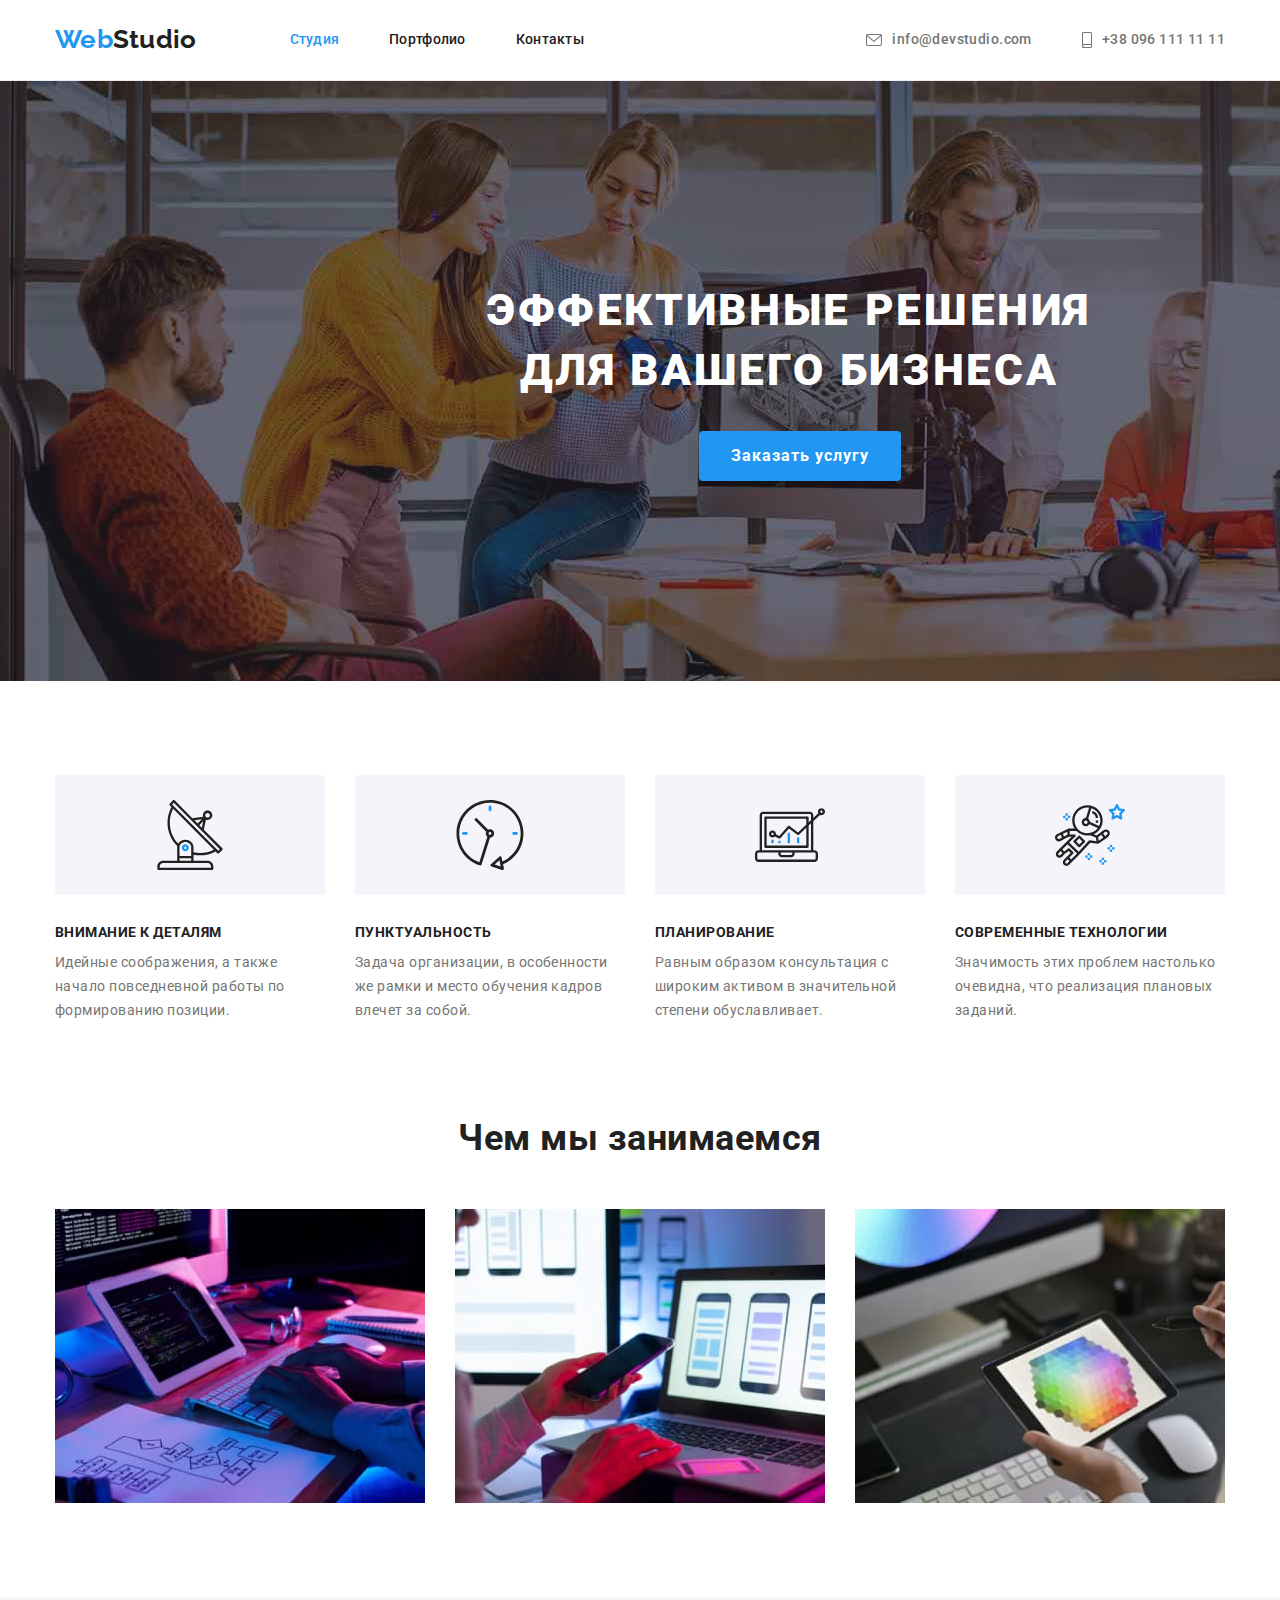
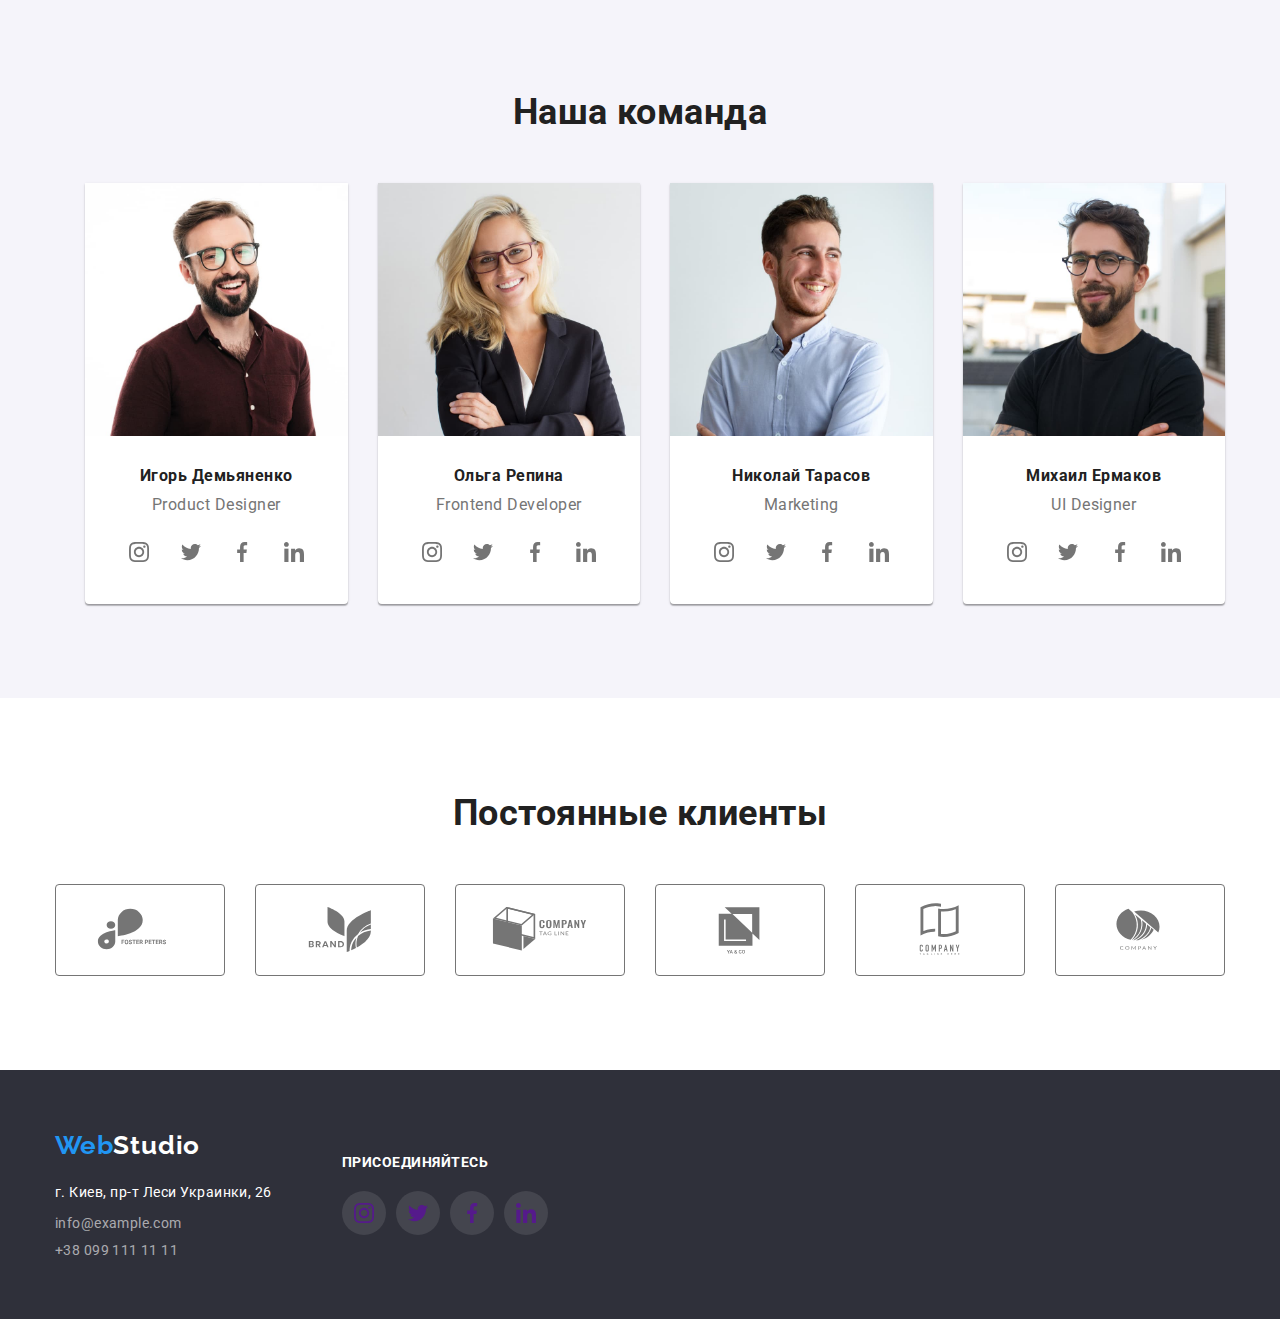
==== commit 883ce7a4: "+" ====
--- a/index.html
+++ b/index.html
@@ -238,7 +238,7 @@
                         <div class="team-item-text"> 
                             <h3 class="team-title">Николай Тарасов</h3> 
                             <p class="team-role" lang="en">Marketing</p>
-                            <ul class="team-social-list">
+                            <ul class="team-social-list">   
                                 <li class="list team-social">
                                     <a class="team-social-link link" href="">
                                         <svg class="team-icon" width="20" height="20">
--- a/css/styles.css
+++ b/css/styles.css
@@ -148,12 +148,16 @@
   color: var(--accent-color);
 }
 
-.nav-icons {
+.contacts-text {
+  fill: var(--second-text-color);
+}
+
+.contacts-text:hover {
+  fill: var(--accent-color);
+}
+
+.contacts-text > .nav-icons {
   margin-right: 10px;
-  fill: var(--second-text-color);
-}
-.contacts-text:hover {
-  color: var(--accent-color);
 }
 
 .filter-button {
@@ -361,27 +365,61 @@
   justify-content: center;
 
   background-color: transparent;
-  color: var(--accent-color);
-}
-
+  color: var(--second-text-color);
+}
 .team-social-link:hover,
 .team-social-link:focus {
-  color: var(--primary-white-color);
+  color: var(--second-button-text-color);
   background-color: var(--accent-color);
 }
 
 .team-icon {
-  fill: var(--second-text-color);
+  fill: currentColor;
+}
+
+.team-icon:hover {
+  fill: var(--second-button-text-color);
 }
 .team-item-text {
   padding: 30px 32px;
 }
 
-/*---------CLIENTS-------*/
+/*-----КЛИЕНТЫ------*/
 
 .clients {
   padding-top: 94px;
   padding-bottom: 94px;
+}
+.clients-title {
+  margin-top: 0;
+  margin-bottom: 50px;
+}
+
+.clients-list {
+  display: flex;
+  align-items: center;
+  justify-content: space-between;
+}
+.clients-link {
+  width: 170px;
+  height: 92px;
+
+  display: flex;
+  align-items: center;
+  justify-content: center;
+  border-radius: 4px;
+  border: 1px solid var(--second-text-color);
+  fill: currentColor;
+}
+
+.clients-link:hover,
+.clients-link:focus {
+  fill: var(--accent-color);
+  border-color: var(--accent-color);
+}
+
+.clients-logo {
+  fill: var(--second-text-color);
 }
 
 /*------FOOTER---------*/
@@ -536,6 +574,8 @@
   background-color: var(--accent-color);
 }
 
+/*-----КЛИЕНТЫ------*/
+
 .clients-title {
   margin-top: 0;
   margin-bottom: 50px;
@@ -555,12 +595,12 @@
   justify-content: center;
   border-radius: 4px;
   border: 1px solid var(--second-text-color);
-  color: var(--second-text-color);
+  fill: currentColor;
 }
 
 .clients-link:hover,
 .clients-link:focus {
-  color: var(--accent-color);
+  fill: var(--accent-color);
   border-color: var(--accent-color);
 }
 
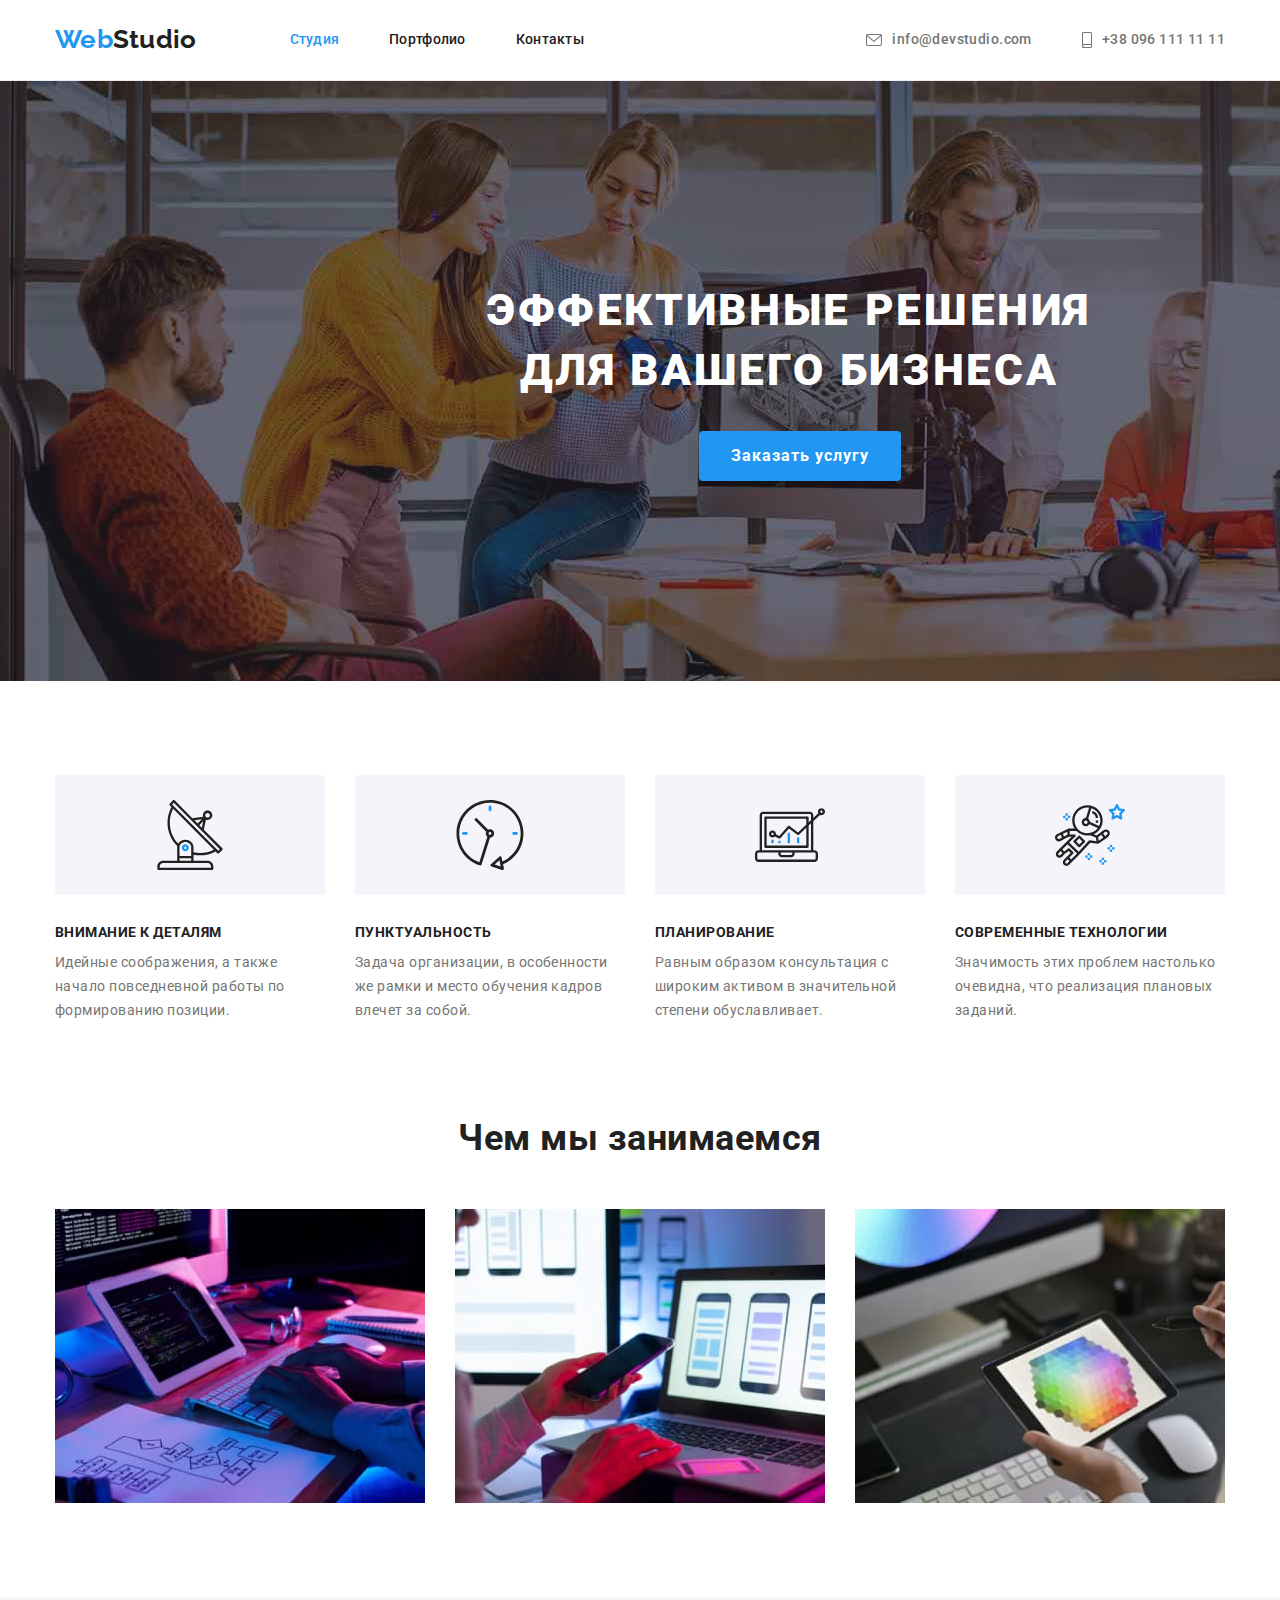
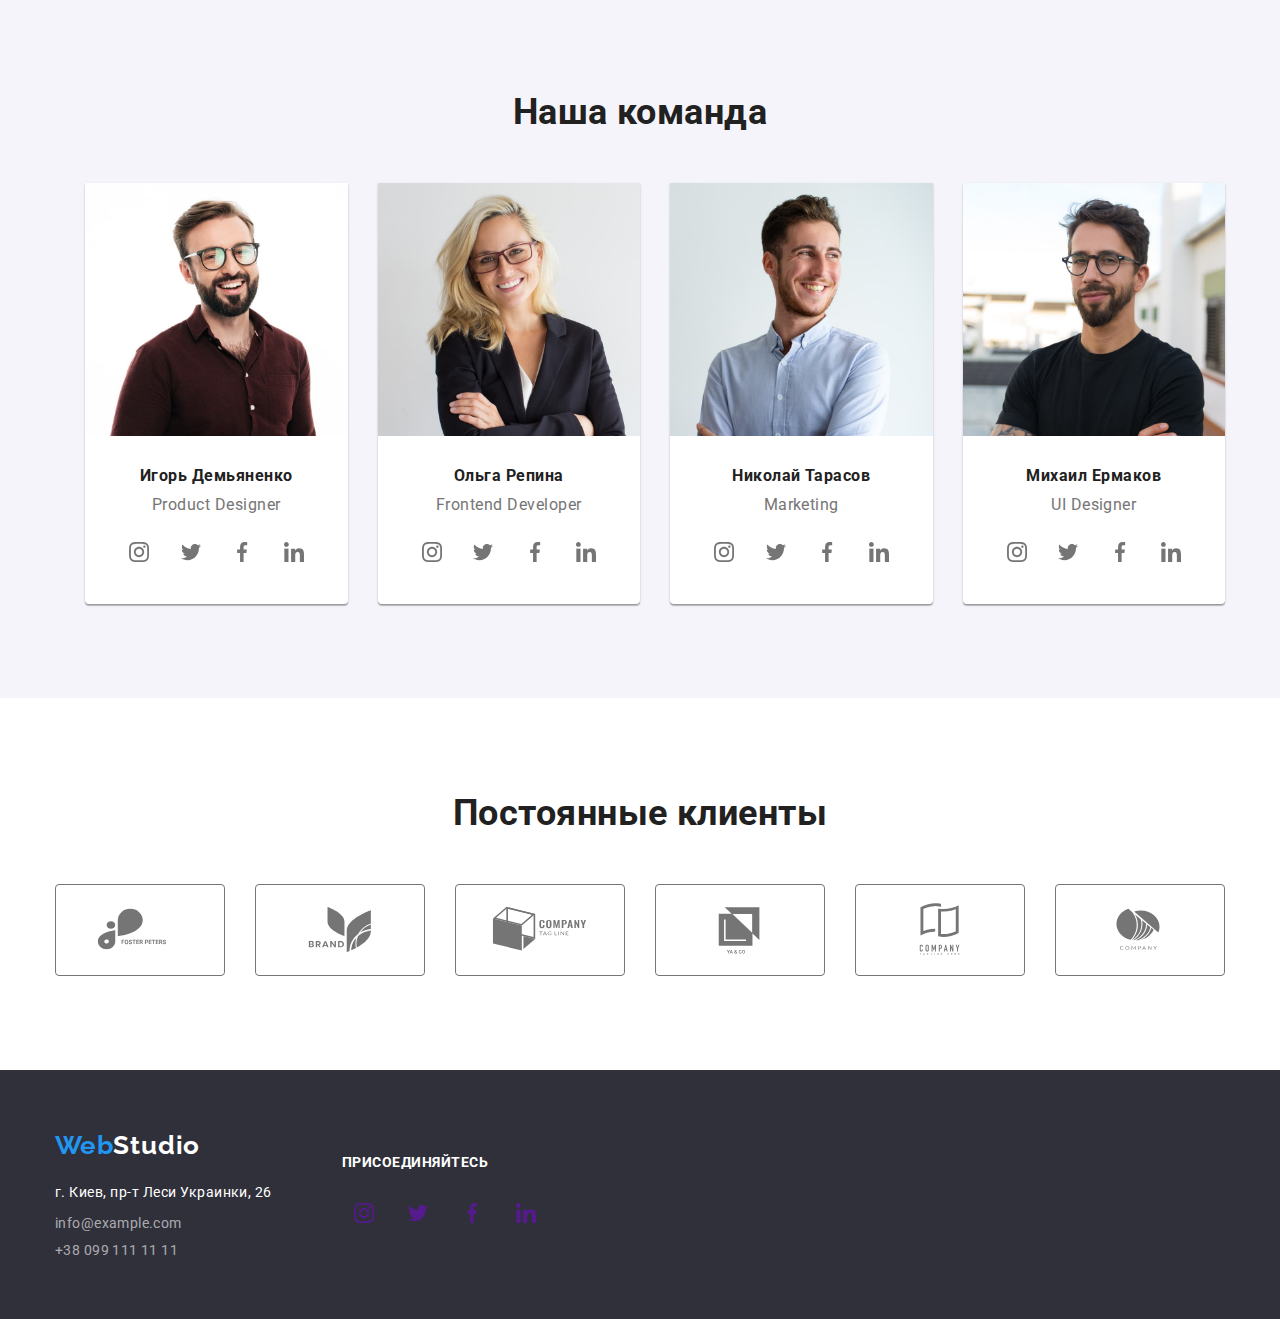
==== commit c66bab3e: "+" ====
--- a/index.html
+++ b/index.html
@@ -368,7 +368,7 @@
 <!--Контакты-->
     <footer class="footer">
         <div class="container footer-container">
-            <div>
+             <div>
             <a class="logo-text-footer link" href="./index.html" lang="en">Web<span class="logo-accent-footer">Studio</span></a>
                 <address class="">
                     <ul class="addres-ul list">
@@ -390,33 +390,33 @@
                     </ul>
                 </address>
             </div>
-
+            
             <div class="footer-social">
-                <h2 class="footer-socials-title">ПРИСОЕДИНЯЙТЕСЬ</h2>
+                <h2 class="footer-social-title">ПРИСОЕДИНЯЙТЕСЬ</h2>
                     <ul class="list footer-social-list">
                         <li>
-                            <a class="footer-socials-link link" href="">
+                            <a class="footer-social-link link" href="">
                                 <svg class="team-icon" width="20" height="20">
                                     <use href="./images/icons.svg#instagram-2-1"></use>                               
                                 </svg>
                             </a>
                     </li>
                         <li>
-                            <a class="footer-socials-link link" href="">
+                            <a class="footer-social-link link" href="">
                                 <svg class="team-icon" width="20" height="20">
                                     <use href="./images/icons.svg#twitter-1-1"></use>
                                 </svg>
                             </a>
                     </li>
                         <li>
-                            <a class="footer-socials-link link" href="">
+                            <a class="footer-social-link link" href="">
                                 <svg class="team-icon" width="20" height="20">
                                     <use href="./images/icons.svg#facebook-1"></use>
                                 </svg>
                             </a>
                     </li>
                         <li>
-                            <a class="footer-socials-link link" href="">
+                            <a class="footer-social-link link" href="">
                                 <svg class="team-icon" width="20" height="20">
                                     <use href="./images/icons.svg#linkedin-1"></use>
                                 </svg>
@@ -427,6 +427,8 @@
 
             </div>
 
+           
+
         </div>
 
     </footer>
--- a/css/styles.css
+++ b/css/styles.css
@@ -532,8 +532,8 @@
   border-left: 1px solid #fff;
 }
 .footer-social {
-  width: 206px;
-  height: 80px;
+  min-width: 206px;
+  min-height: 80px;
   margin-left: 70px;
 }
 
@@ -543,7 +543,7 @@
   justify-content: space-between;
 }
 
-.footer-socials-title {
+.footer-social-title {
   font-weight: 700;
   font-size: 14px;
   line-height: 1.14;
@@ -556,7 +556,8 @@
   display: flex;
   align-items: center;
 }
-.footer-socials-link {
+
+.footer-social-link {
   display: block;
   border-radius: 50%;
   width: 44px;
@@ -566,11 +567,11 @@
   align-items: center;
   justify-content: center;
 
-  background-color: rgba(255, 255, 255, 0.1);
   fill: var(--second-button-text-color);
 }
-.footer-socials-link:hover,
-.footer-socials-link:focus {
+.footer-social-link:hover,
+.footer-social-link:focus {
+  fill: var(--second-button-text-color);
   background-color: var(--accent-color);
 }
 
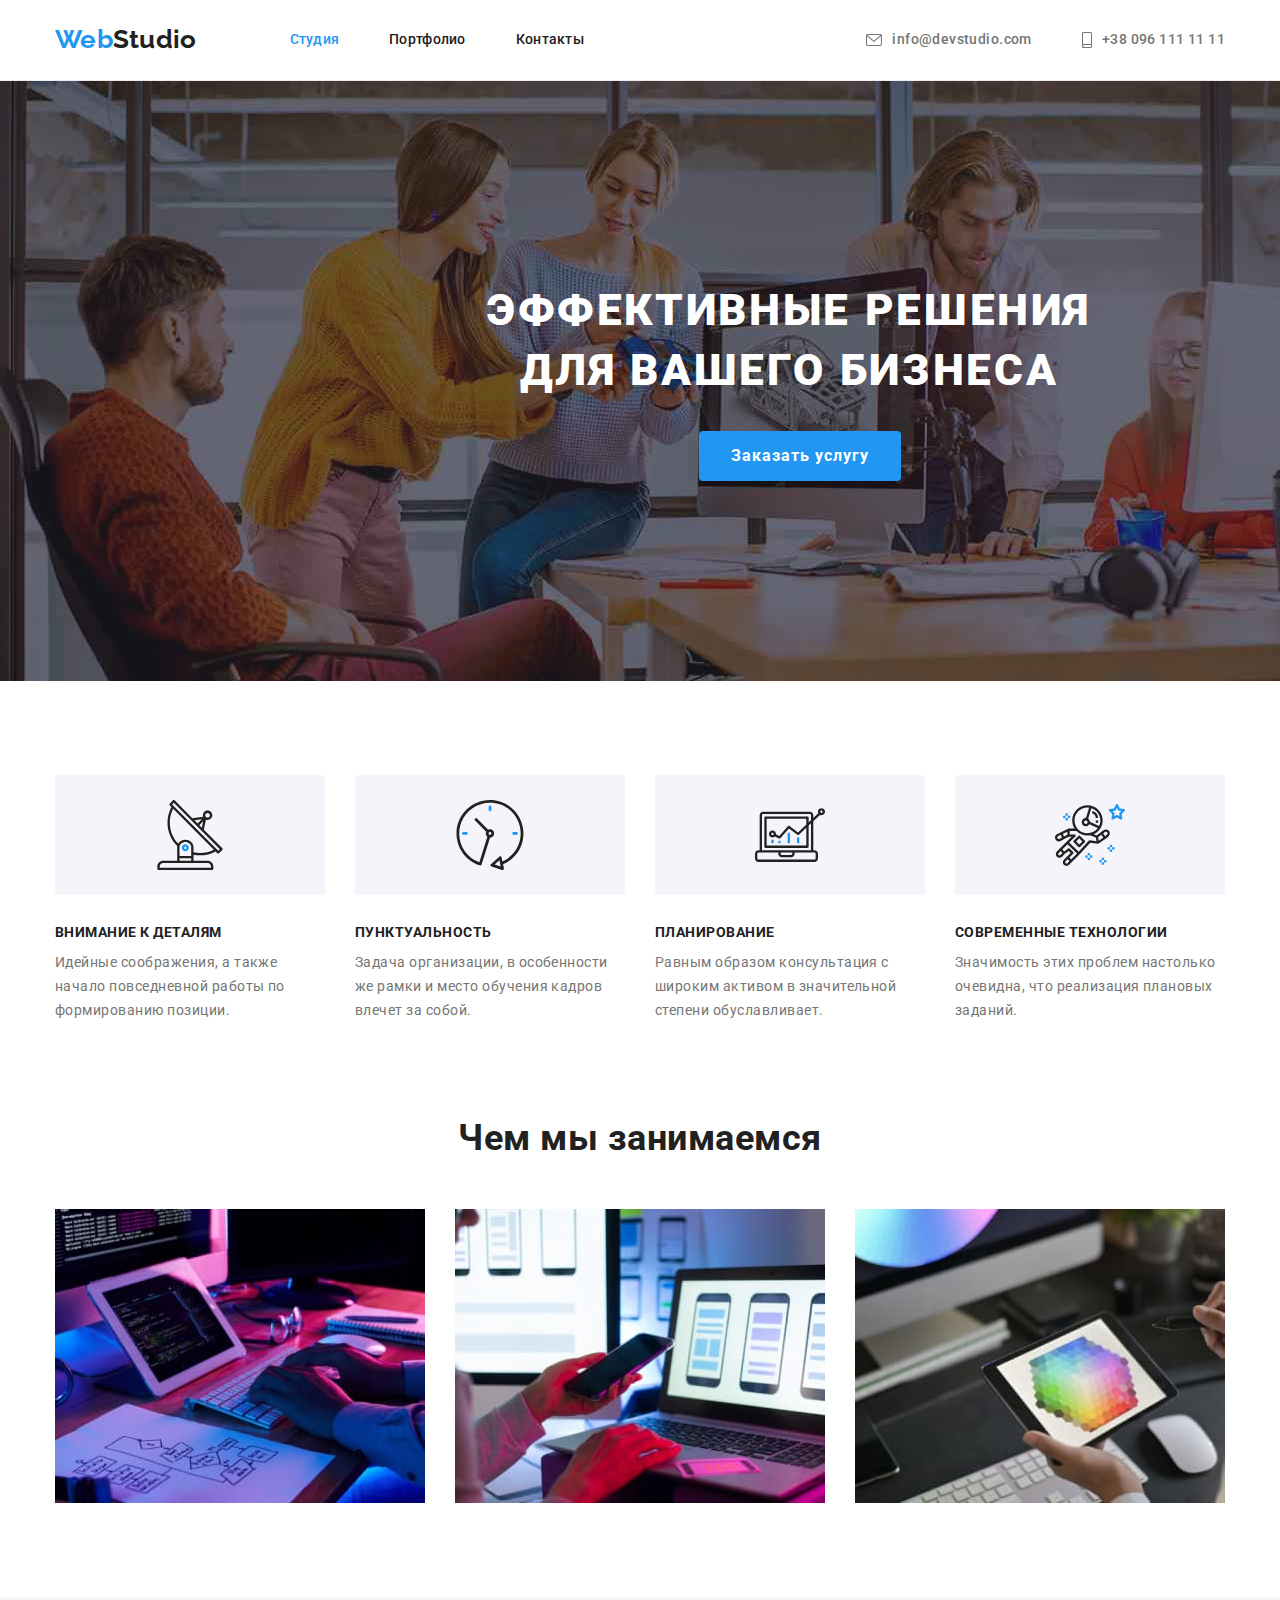
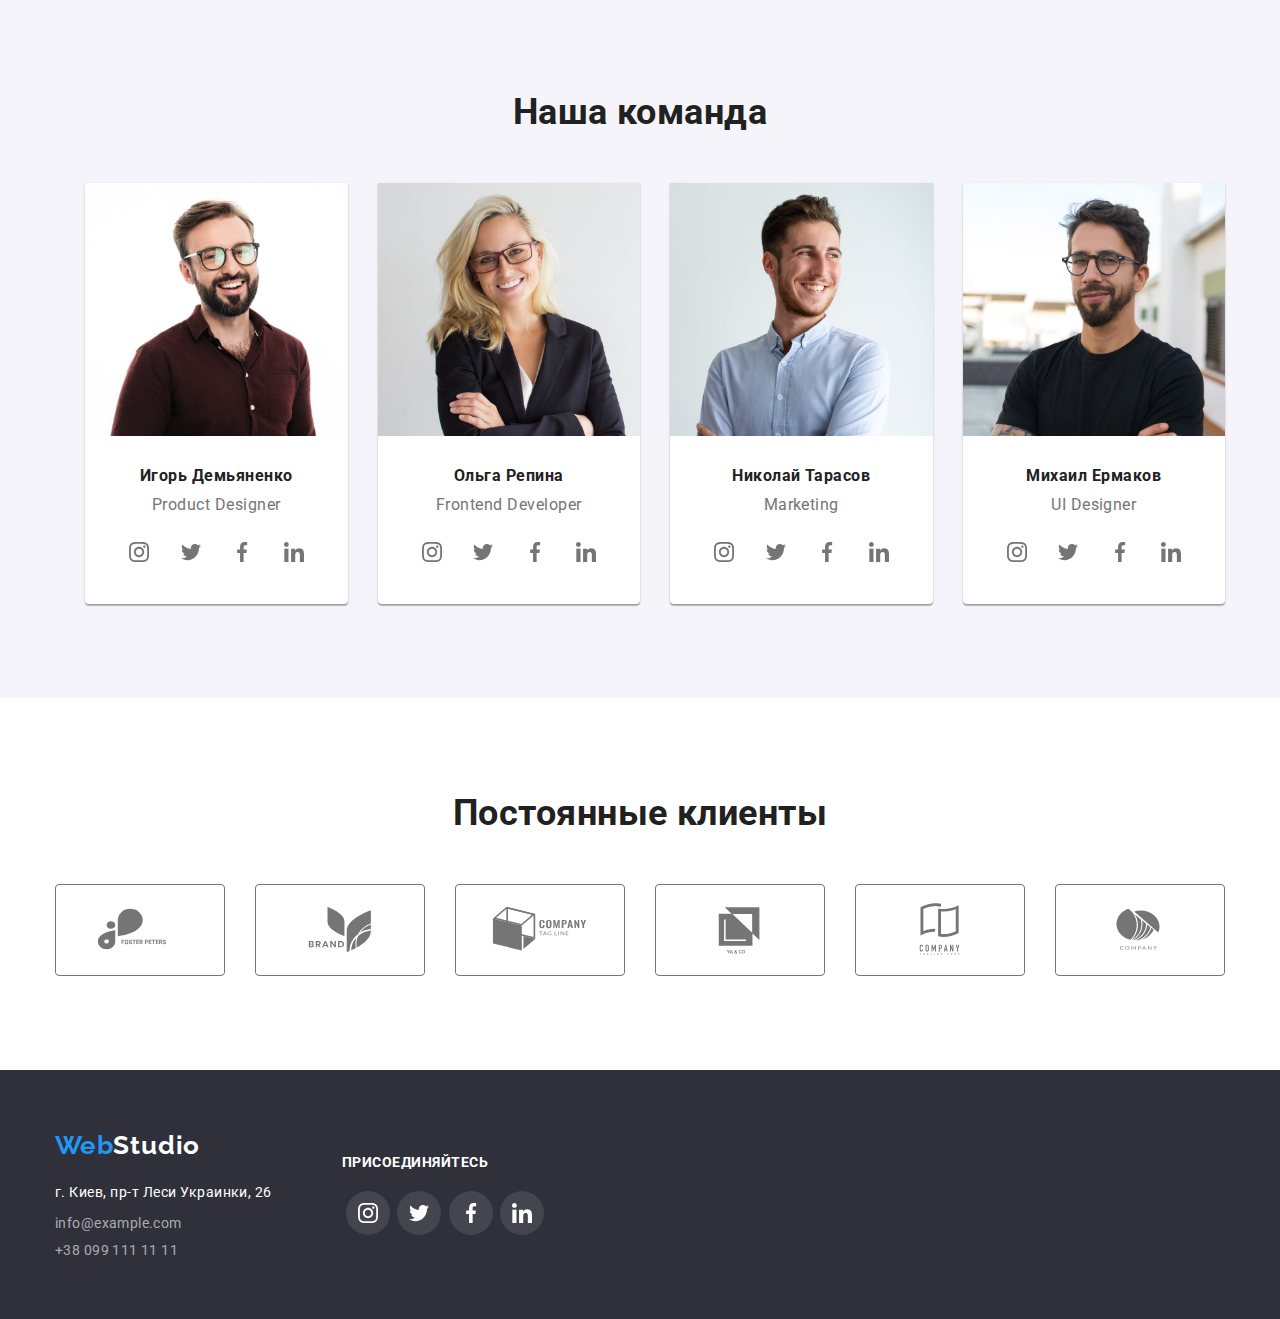
==== commit ee22c0c5: "fix-svg" ====
--- a/index.html
+++ b/index.html
@@ -391,7 +391,7 @@
                 </address>
             </div>
             
-            <div class="footer-social">
+            <div class="footer-icons">
                 <h2 class="footer-social-title">ПРИСОЕДИНЯЙТЕСЬ</h2>
                     <ul class="list footer-social-list">
                         <li>
--- a/css/styles.css
+++ b/css/styles.css
@@ -422,6 +422,60 @@
   fill: var(--second-text-color);
 }
 
+/*-----PORTFOLIO-STYLES---*/
+
+.section {
+  padding: 94px 0;
+}
+
+.works-buttons {
+  display: flex;
+  justify-content: center;
+  margin-bottom: 50px;
+}
+.work-button-li:not(:first-child) {
+  margin-left: 8px;
+}
+.filter-button {
+  padding: 6px 22px 6px 22px;
+}
+
+.cards {
+  display: flex;
+  flex-wrap: wrap;
+  margin-left: -30px;
+  margin-top: -30px;
+}
+.cards > .cards-item {
+  flex-basis: calc(100% / 3 - 30px);
+  margin-left: 30px;
+  margin-top: 30px;
+}
+
+.cards-item {
+  width: 370px;
+}
+.our-product-title {
+  font-weight: 700;
+  font-size: 18px;
+  line-height: 2;
+  letter-spacing: 0.06em;
+  margin-bottom: 4px;
+  color: var(--main-text-color);
+}
+.our-product-text {
+  font-size: 16px;
+  line-height: 1.87;
+  color: var(--second-text-color);
+}
+
+.text-box {
+  padding: 20px 24px;
+  border-right: 1px solid #fff;
+  border-bottom: 1px solid #fff;
+  border-left: 1px solid #fff;
+}
+
 /*------FOOTER---------*/
 
 .footer {
@@ -478,60 +532,7 @@
   margin-bottom: 9px;
 }
 
-/*-----PORTFOLIO-STYLES---*/
-
-.section {
-  padding: 94px 0;
-}
-
-.works-buttons {
-  display: flex;
-  justify-content: center;
-  margin-bottom: 50px;
-}
-.work-button-li:not(:first-child) {
-  margin-left: 8px;
-}
-.filter-button {
-  padding: 6px 22px 6px 22px;
-}
-
-.cards {
-  display: flex;
-  flex-wrap: wrap;
-  margin-left: -30px;
-  margin-top: -30px;
-}
-.cards > .cards-item {
-  flex-basis: calc(100% / 3 - 30px);
-  margin-left: 30px;
-  margin-top: 30px;
-}
-
-.cards-item {
-  width: 370px;
-}
-.our-product-title {
-  font-weight: 700;
-  font-size: 18px;
-  line-height: 2;
-  letter-spacing: 0.06em;
-  margin-bottom: 4px;
-  color: var(--main-text-color);
-}
-.our-product-text {
-  font-size: 16px;
-  line-height: 1.87;
-  color: var(--second-text-color);
-}
-
-.text-box {
-  padding: 20px 24px;
-  border-right: 1px solid #fff;
-  border-bottom: 1px solid #fff;
-  border-left: 1px solid #fff;
-}
-.footer-social {
+.footer-icons {
   min-width: 206px;
   min-height: 80px;
   margin-left: 70px;
@@ -540,7 +541,7 @@
 .footer-social-list {
   display: flex;
   align-items: center;
-  justify-content: space-between;
+  justify-content: space-around;
 }
 
 .footer-social-title {
@@ -566,8 +567,8 @@
   display: flex;
   align-items: center;
   justify-content: center;
-
-  fill: var(--second-button-text-color);
+  background-color: rgba(255, 255, 255, 0.1);
+  color: var(--second-button-text-color);
 }
 .footer-social-link:hover,
 .footer-social-link:focus {
@@ -595,16 +596,15 @@
   align-items: center;
   justify-content: center;
   border-radius: 4px;
+  color: var(--second-text-color);
   border: 1px solid var(--second-text-color);
-  fill: currentColor;
 }
 
 .clients-link:hover,
 .clients-link:focus {
-  fill: var(--accent-color);
+  color: var(--accent-color);
   border-color: var(--accent-color);
 }
 
 .clients-logo {
-  fill: var(--second-text-color);
-}
+	fill: currentColor;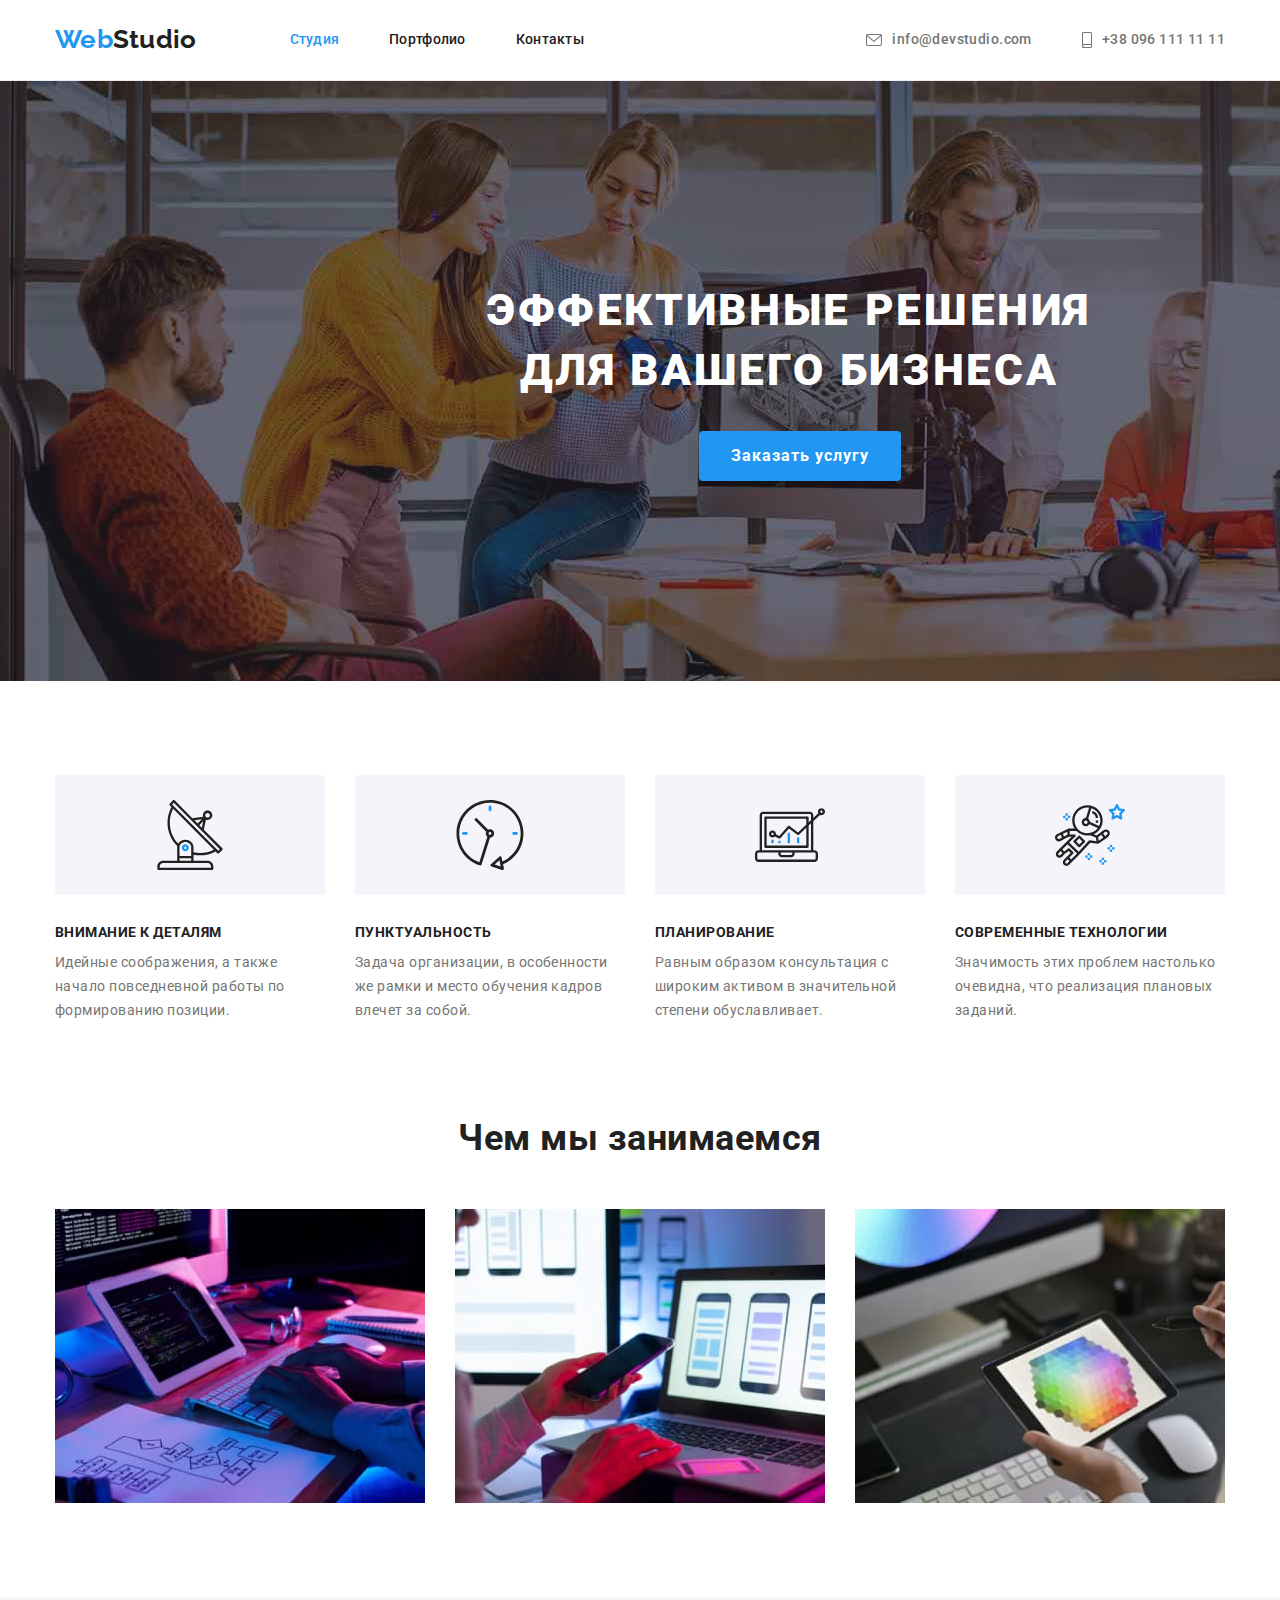
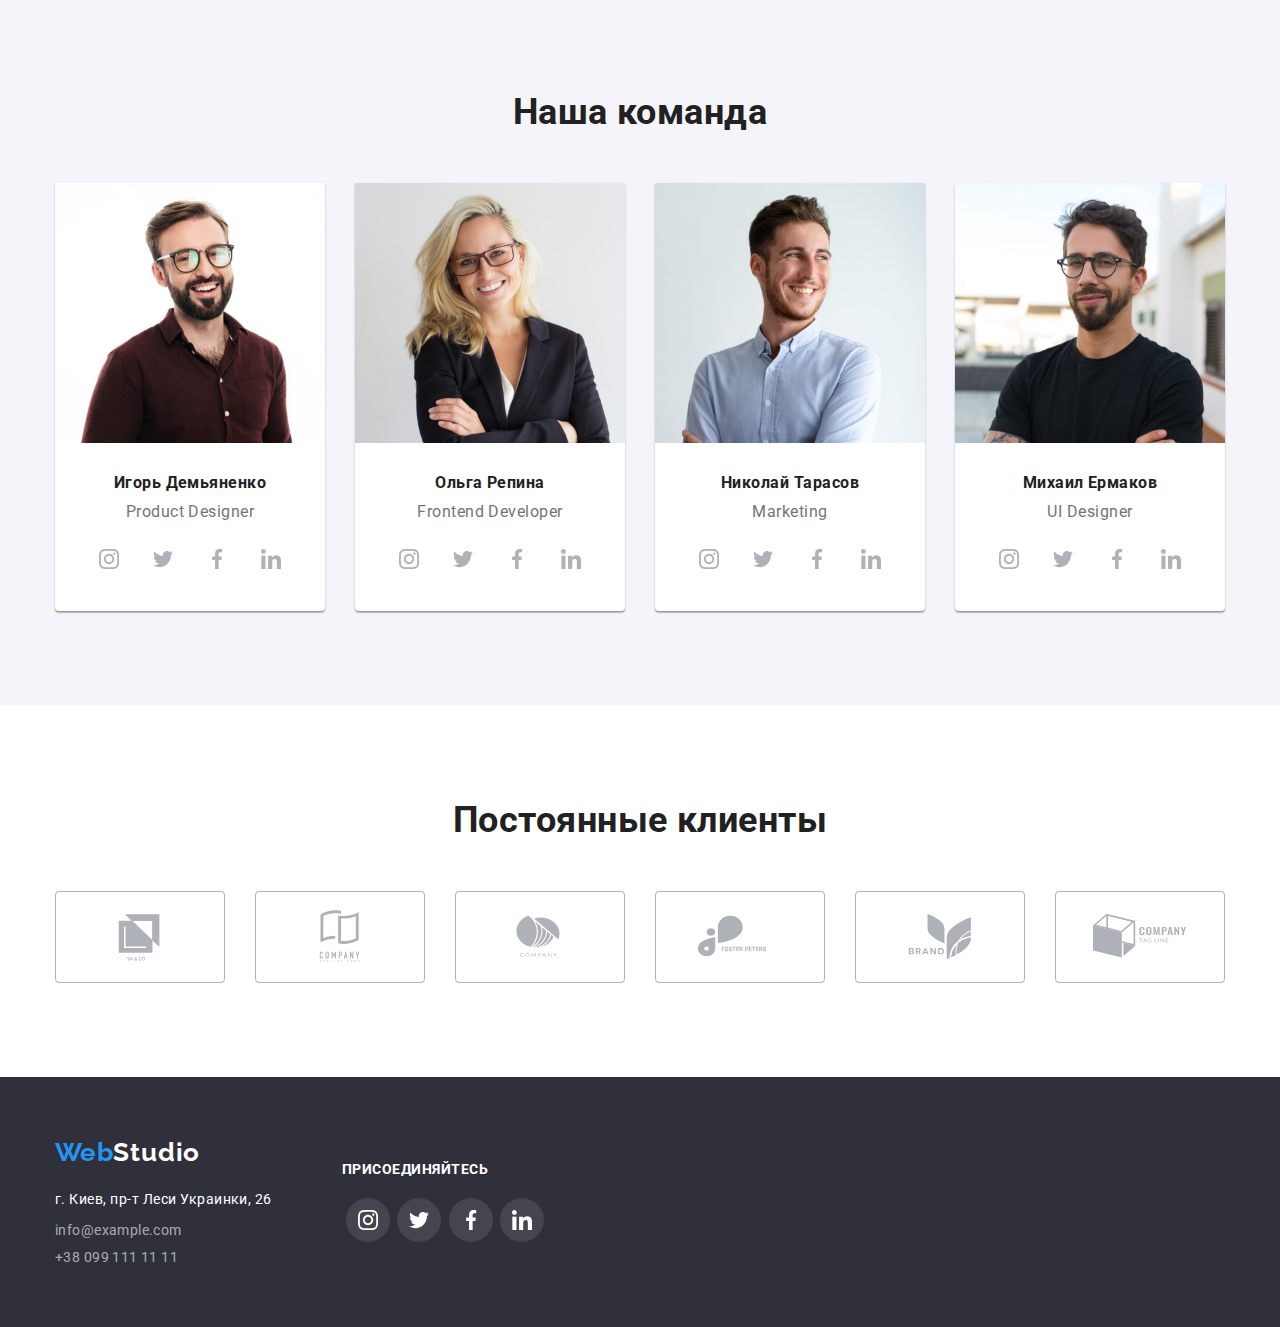
==== commit 49a2341b: "resb" ====
--- a/index.html
+++ b/index.html
@@ -315,48 +315,49 @@
         </section>
 <!--Клиенты-->        
         <section class="clients">
-            <h2 class="title clients-title">Постоянные клиенты</h2>
+            
             <div class="container">
+                <h2 class="title clients-title">Постоянные клиенты</h2>
                 <ul class="list clients-list">
                     <li class="link clients-item">
-                        <a class="clients-link">
+                        <a class="clients-link" href="">
+                            <svg class="clients-logo" width="106" height="60">
+                                <use href="./images/icons.svg#Logo-4"></use>
+                            </svg>
+                        </a>
+                    </li>
+                    <li class="link clients-item">
+                        <a class="clients-link" href="">
+                            <svg class="clients-logo" width="106" height="60">
+                                <use href="./images/icons.svg#Logo-5"></use>
+                            </svg>
+                        </a>
+                    </li>
+                    <li class="link clients-item">
+                        <a class="clients-link" href="">
+                            <svg class="clients-logo" width="106" height="60">
+                                <use href="./images/icons.svg#Logo-6"></use>
+                            </svg>
+                        </a>
+                    </li>
+                    <li class="link clients-item">
+                        <a class="clients-link" href="">
                             <svg class="clients-logo" width="106" height="60">
                                 <use href="./images/icons.svg#Logo-1"></use>
                             </svg>
                         </a>
                     </li>
                     <li class="link clients-item">
-                        <a class="clients-link">
+                        <a class="clients-link" href="">
                             <svg class="clients-logo" width="106" height="60">
                                 <use href="./images/icons.svg#Logo-2"></use>
                             </svg>
                         </a>
                     </li>
                     <li class="link clients-item">
-                        <a class="clients-link">
+                        <a class="clients-link" href="">
                             <svg class="clients-logo" width="106" height="60">
                                 <use href="./images/icons.svg#Logo-3"></use>
-                            </svg>
-                        </a>
-                    </li>
-                    <li class="link clients-item">
-                        <a class="clients-link">
-                            <svg class="clients-logo" width="106" height="60">
-                                <use href="./images/icons.svg#Logo-4"></use>
-                            </svg>
-                        </a>
-                    </li>
-                    <li class="link clients-item">
-                        <a class="clients-link">
-                            <svg class="clients-logo" width="106" height="60">
-                                <use href="./images/icons.svg#Logo-5"></use>
-                            </svg>
-                        </a>
-                    </li>
-                    <li class="link clients-item">
-                        <a class="clients-link">
-                            <svg class="clients-logo" width="106" height="60">
-                                <use href="./images/icons.svg#Logo-6"></use>
                             </svg>
                         </a>
                     </li>
--- a/css/styles.css
+++ b/css/styles.css
@@ -152,7 +152,8 @@
   fill: var(--second-text-color);
 }
 
-.contacts-text:hover {
+.contacts-text:hover,
+.contacts-text:focus {
   fill: var(--accent-color);
 }
 
@@ -316,7 +317,7 @@
   justify-content: center;
 }
 
-.team-list {
+.team-list:not(:first-child) {
   margin-left: 30px;
 }
 
@@ -365,7 +366,7 @@
   justify-content: center;
 
   background-color: transparent;
-  color: var(--second-text-color);
+  color: #afb1b8;
 }
 .team-social-link:hover,
 .team-social-link:focus {
@@ -408,18 +409,19 @@
   align-items: center;
   justify-content: center;
   border-radius: 4px;
-  border: 1px solid var(--second-text-color);
+  border: #afb1b8 1px solid;
+  cursor: pointer;
+  color: #afb1b8;
+}
+
+.clients-logo {
   fill: currentColor;
 }
 
 .clients-link:hover,
 .clients-link:focus {
-  fill: var(--accent-color);
+  color: var(--accent-color);
   border-color: var(--accent-color);
-}
-
-.clients-logo {
-  fill: var(--second-text-color);
 }
 
 /*-----PORTFOLIO-STYLES---*/
@@ -471,9 +473,19 @@
 
 .text-box {
   padding: 20px 24px;
-  border-right: 1px solid #fff;
-  border-bottom: 1px solid #fff;
-  border-left: 1px solid #fff;
+  border-right: 1px solid #eeeeee;
+  border-bottom: 1px solid #eeeeee;
+  border-left: 1px solid #eeeeee;
+}
+.our-product-link {
+  width: 100%;
+  height: 100%;
+  display: block;
+}
+.our-product-link:hover,
+.our-product-link:focus {
+  box-shadow: 0px 1px 1px rgb(0 0 0 / 12%), 0px 4px 4px rgb(0 0 0 / 6%),
+    1px 4px 6px rgb(0 0 0 / 16%);
 }
 
 /*------FOOTER---------*/
@@ -577,34 +589,3 @@
 }
 
 /*-----КЛИЕНТЫ------*/
-
-.clients-title {
-  margin-top: 0;
-  margin-bottom: 50px;
-}
-
-.clients-list {
-  display: flex;
-  align-items: center;
-  justify-content: space-between;
-}
-.clients-link {
-  width: 170px;
-  height: 92px;
-
-  display: flex;
-  align-items: center;
-  justify-content: center;
-  border-radius: 4px;
-  color: var(--second-text-color);
-  border: 1px solid var(--second-text-color);
-}
-
-.clients-link:hover,
-.clients-link:focus {
-  color: var(--accent-color);
-  border-color: var(--accent-color);
-}
-
-.clients-logo {
-	fill: currentColor;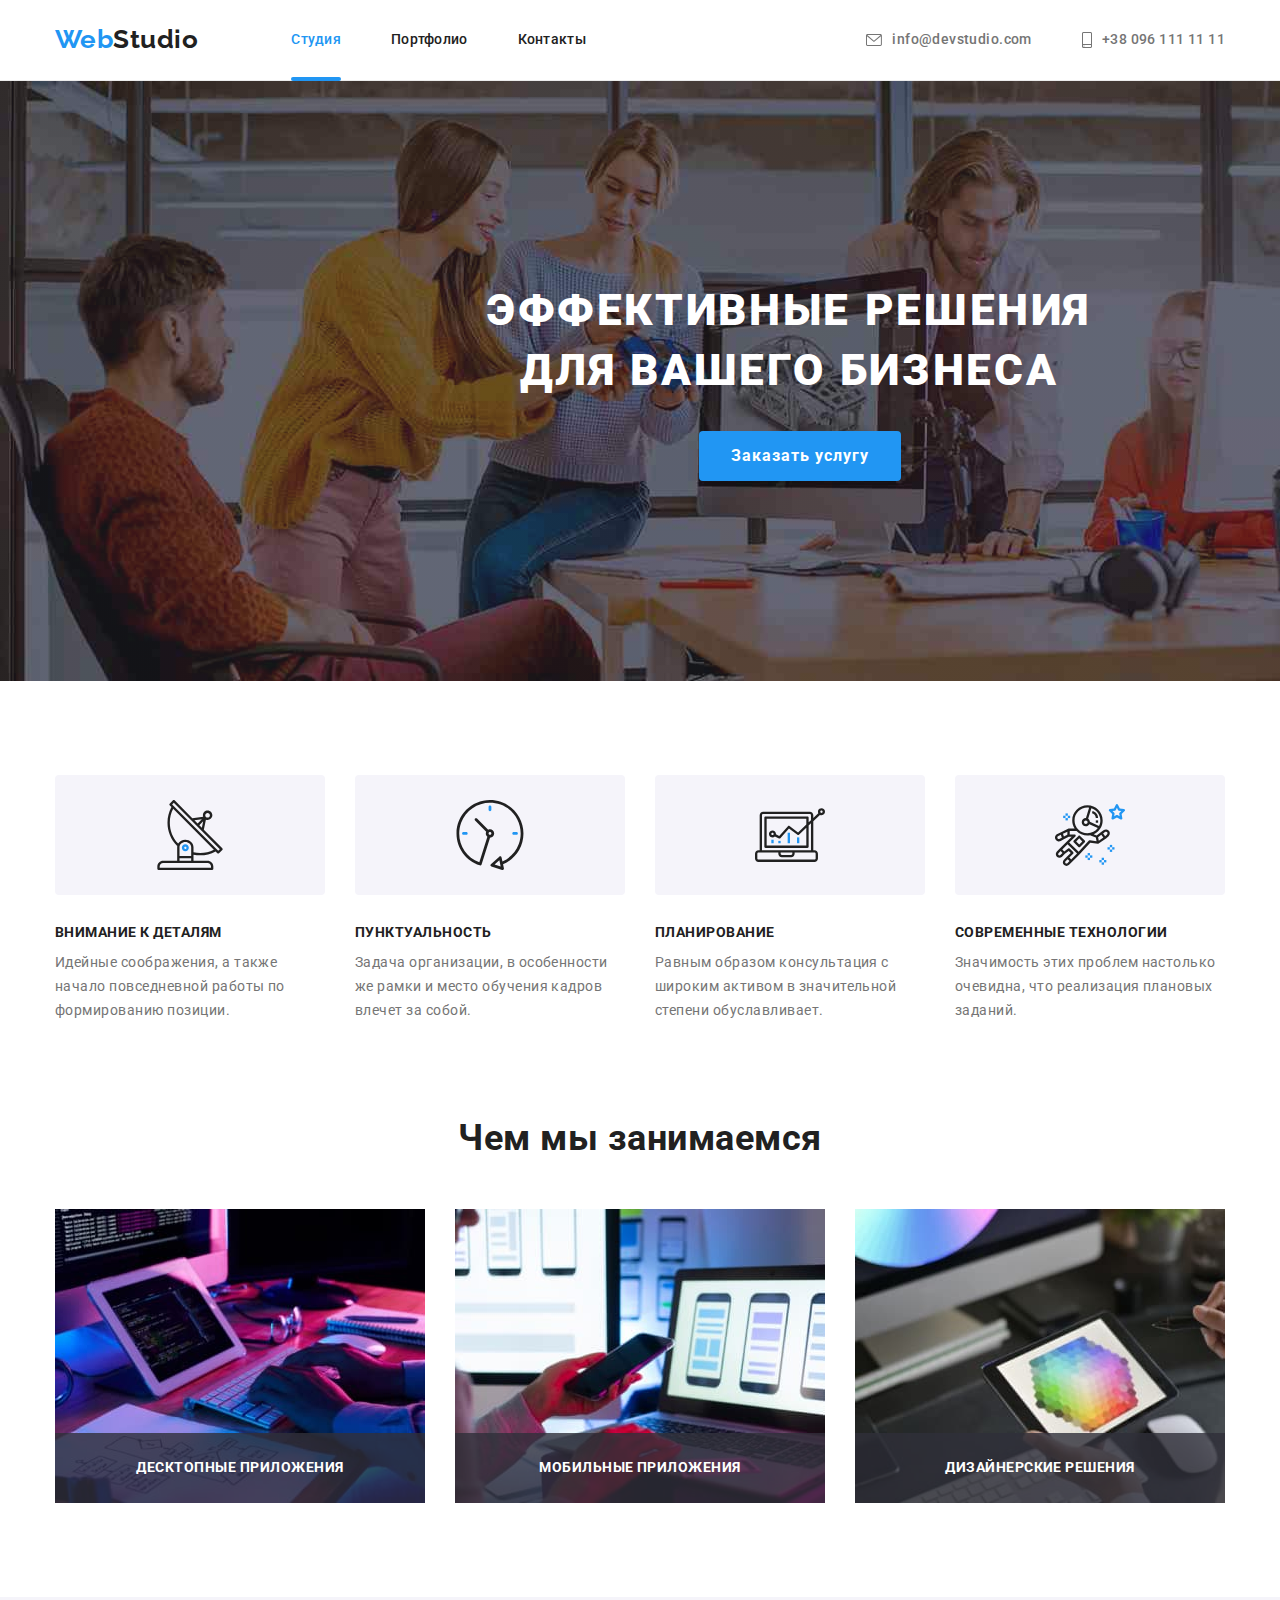
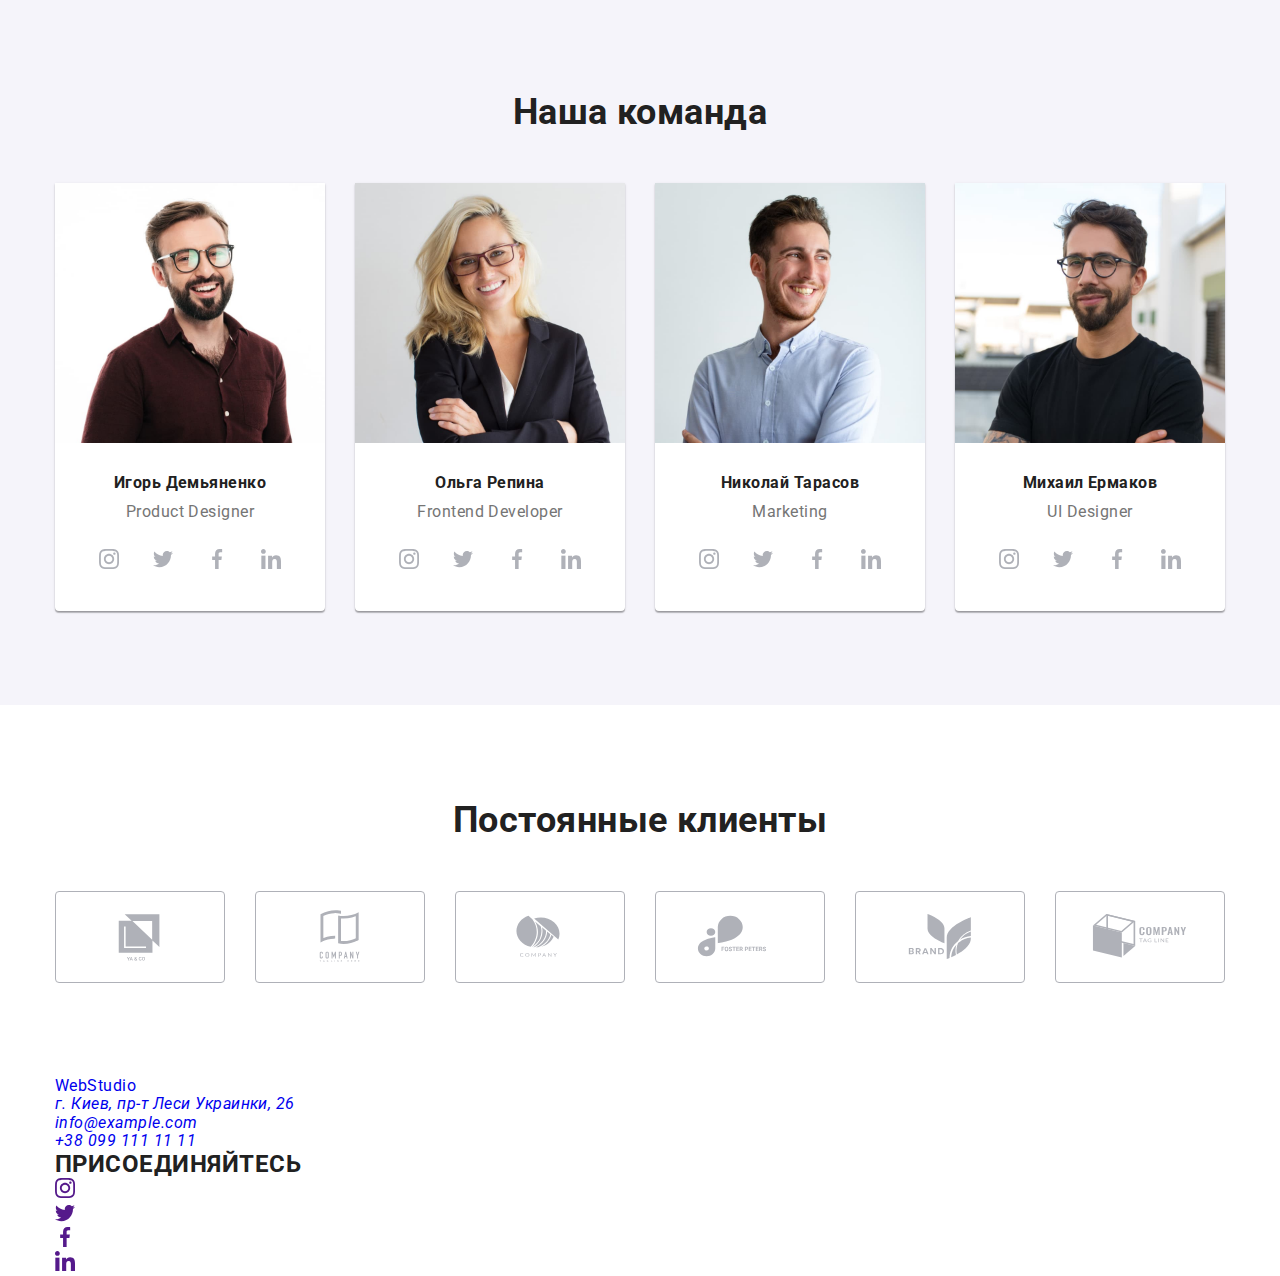
==== commit d257ed05: "5hw" ====
--- a/index.html
+++ b/index.html
@@ -15,13 +15,13 @@
 
     <header class="header-border">
 
-        <div class="link-nav container">
-
-            <nav class="link-nav"> 
+        <div class="link-nav-flex container">
+
+            <nav class="link-nav-flex"> 
 
                 <a href="./index.html" class="logo-text" lang="en">Web<span class="logo-accent">Studio</span>
                     </a>
-
+                    
                         <ul class="list link-nav-menu">
 
                             <li class="nav-menu-item">
@@ -136,15 +136,25 @@
                 <ul class="list wedo-ul">
 
                     <li class="wedo-list">  
-                        <img src="./images/1.jpg" alt="набор кода на клавиатуре" width="370"/>
+                        
+                            <img src="./images/1.jpg" alt="набор кода на клавиатуре" width="370"/>
+                            <div class="wedo-backdrop">
+                                <p class="wedo-prodyct">Десктопные Приложения</p>
+                            </div>
                     </li>
 
                     <li class="wedo-list"> 
                         <img src="./images/2.jpg" alt="телефон и ноутбук" width="370" />
+                        <div class="wedo-backdrop">
+                            <p class="wedo-prodyct">мобильные Приложения</p>
+                        </div>
                     </li>
 
                     <li class="wedo-list"> 
                         <img src="./images/3.jpg" alt="планшет с карандашом" width="370" />
+                        <div class="wedo-backdrop">
+                            <p class="wedo-prodyct">дизайнерские решения</p>
+                        </div>
                     </li>
 
                 </ul>
@@ -367,71 +377,74 @@
         </section>
     </main>
 <!--Контакты-->
-    <footer class="footer">
-        <div class="container footer-container">
-             <div>
-            <a class="logo-text-footer link" href="./index.html" lang="en">Web<span class="logo-accent-footer">Studio</span></a>
-                <address class="">
-                    <ul class="addres-ul list">
-                        <li class="footer-link">
-                            <a href="https://goo.gl/maps/hZzf7caE62ZYmh6s7" target="_blank" rel="noopener noreferrer"
-                                class="address link"> г. Киев, пр-т
-                                Леси Украинки, 26
-                            </a>
-                        </li>
-            
-                        <li class="footer-link">
-                            <a href="mailto:info@example.com" class="contact-text-footer link">info@example.com</a>
-                        </li>
-            
-                        <li class="footer-link">
-                            <a href="tel:+380991111111" class="contact-text-footer link">+38 099 111 11  11</a>
-                        </li>
-            
-                    </ul>
-                </address>
+        <footer class="footer">
+            <div class="container footer-container">
+                <div>
+                <a class="logo-text-footer link" href="./index.html" lang="en">Web<span class="logo-accent-footer">Studio</span></a>
+                    <address class="">
+                        <ul class="addres-ul list">
+                            <li class="footer-link">
+                                <a href="https://goo.gl/maps/hZzf7caE62ZYmh6s7" target="_blank" rel="noopener noreferrer"
+                                    class="address link"> г. Киев, пр-т
+                                    Леси Украинки, 26
+                                </a>
+                            </li>
+                
+                            <li class="footer-link">
+                                <a href="mailto:info@example.com" class="contact-text-footer link">info@example.com</a>
+                            </li>
+                
+                            <li class="footer-link">
+                                <a href="tel:+380991111111" class="contact-text-footer link">+38 099 111 11  11</a>
+                            </li>
+                
+                        </ul>
+                    </address>
+                </div>
+                
+                <div class="footer-icons">
+                    <h2 class="footer-social-title">ПРИСОЕДИНЯЙТЕСЬ</h2>
+                        <ul class="list footer-social-list">
+                            <li>
+                                <a class="footer-social-link link" href="">
+                                    <svg class="team-icon" width="20" height="20">
+                                        <use href="./images/icons.svg#instagram-2-1"></use>                               
+                                    </svg>
+                                </a>
+                        </li>
+                            <li>
+                                <a class="footer-social-link link" href="">
+                                    <svg class="team-icon" width="20" height="20">
+                                        <use href="./images/icons.svg#twitter-1-1"></use>
+                                    </svg>
+                                </a>
+                        </li>
+                            <li>
+                                <a class="footer-social-link link" href="">
+                                    <svg class="team-icon" width="20" height="20">
+                                        <use href="./images/icons.svg#facebook-1"></use>
+                                    </svg>
+                                </a>
+                        </li>
+                            <li>
+                                <a class="footer-social-link link" href="">
+
+                                    <svg class="team-icon" width="20" height="20">
+
+                                        <use href="./images/icons.svg#linkedin-1"></use>
+
+                                    </svg>
+                                </a>
+                            </li>
+                        </ul>
+
+                </div>
+
             </div>
-            
-            <div class="footer-icons">
-                <h2 class="footer-social-title">ПРИСОЕДИНЯЙТЕСЬ</h2>
-                    <ul class="list footer-social-list">
-                        <li>
-                            <a class="footer-social-link link" href="">
-                                <svg class="team-icon" width="20" height="20">
-                                    <use href="./images/icons.svg#instagram-2-1"></use>                               
-                                </svg>
-                            </a>
-                    </li>
-                        <li>
-                            <a class="footer-social-link link" href="">
-                                <svg class="team-icon" width="20" height="20">
-                                    <use href="./images/icons.svg#twitter-1-1"></use>
-                                </svg>
-                            </a>
-                    </li>
-                        <li>
-                            <a class="footer-social-link link" href="">
-                                <svg class="team-icon" width="20" height="20">
-                                    <use href="./images/icons.svg#facebook-1"></use>
-                                </svg>
-                            </a>
-                    </li>
-                        <li>
-                            <a class="footer-social-link link" href="">
-                                <svg class="team-icon" width="20" height="20">
-                                    <use href="./images/icons.svg#linkedin-1"></use>
-                                </svg>
-                            </a>
-                        </li>
-
-                    </ul>
-
-            </div>
-
-           
-
-        </div>
-
-    </footer>
+
+        </footer>
+
+        <script src="./js/modal.js"></script>
+    
     </body>
 </html>
--- a/css/styles.css
+++ b/css/styles.css
@@ -5,6 +5,8 @@
   --accent-color: #2196f3;
   --first-button-text-color: #212121;
   --second-button-text-color: #ffffff;
+  --animation-duration: 300ms;
+  --timing-function: cubic-bezier(0.4, 0, 0.2, 1);
 }
 
 body {
@@ -91,6 +93,10 @@
   margin-left: auto;
 }
 
+.link-nav-flex {
+  display: flex;
+}
+
 .link-nav {
   display: flex;
   font-size: 14px;
@@ -98,6 +104,7 @@
   line-height: 1.14;
   letter-spacing: 0.02em;
   color: var(--main-text-color);
+  transition: color var(--animation-duration) var(--timing-function);
 }
 
 .link-nav:hover,
@@ -122,8 +129,23 @@
   margin-left: 50px;
 }
 
+.nav-menu-item {
+  position: relative;
+}
+
 .link-nav-text {
   padding: 32px 0;
+}
+
+.link-nav.current::after {
+  content: "";
+  position: absolute;
+
+  width: 100%;
+  height: 4px;
+  background-color: var(--accent-color);
+  border-radius: 4px;
+  bottom: -1px;
 }
 
 .contacts-text {
@@ -137,6 +159,7 @@
   letter-spacing: 0.03em;
   color: var(--second-text-color);
   cursor: pointer;
+  transition: color var(--animation-duration) var(--timing-function);
 }
 
 .nav-contact-item:not(:first-child) {
@@ -148,17 +171,14 @@
   color: var(--accent-color);
 }
 
-.contacts-text {
-  fill: var(--second-text-color);
-}
-
 .contacts-text:hover,
 .contacts-text:focus {
   fill: var(--accent-color);
 }
 
-.contacts-text > .nav-icons {
+.nav-icons {
   margin-right: 10px;
+  fill: currentColor;
 }
 
 .filter-button {
@@ -239,6 +259,12 @@
   border: none;
   border-radius: 4px;
   box-shadow: 0px 4px 4px rgba(0, 0, 0, 0.15);
+  transition: background-color var(--animation-duration) var(--timing-function);
+}
+
+.main-button:focus,
+.main-button:hover {
+  background-color: #188ce8;
 }
 
 .advantages-section {
@@ -301,6 +327,30 @@
 .wedo-list:not(:first-child) {
   margin-left: 30px;
 }
+
+.wedo-list {
+  position: relative;
+}
+
+.wedo-backdrop {
+  position: absolute;
+  width: 100%;
+  height: 70px;
+  bottom: 0;
+  display: flex;
+  justify-content: center;
+  align-items: center;
+  color: var(--second-button-text-color);
+  text-align: center;
+  background: #2f303acc;
+}
+.wedo-prodyct {
+  font-size: 14px;
+  font-weight: 700;
+  line-height: 1.14;
+  text-transform: uppercase;
+}
+
 /*--------TEAM-----------*/
 .team {
   background-color: #f5f4fa;
@@ -367,6 +417,7 @@
 
   background-color: transparent;
   color: #afb1b8;
+  transition: background-color var(--animation-duration) var(--timing-function);
 }
 .team-social-link:hover,
 .team-social-link:focus {
@@ -412,6 +463,7 @@
   border: #afb1b8 1px solid;
   cursor: pointer;
   color: #afb1b8;
+  transition: color var(--animation-duration) var(--timing-function);
 }
 
 .clients-logo {
@@ -454,9 +506,37 @@
   margin-top: 30px;
 }
 
-.cards-item {
-  width: 370px;
-}
+.our-produkt-wrap {
+  overflow: hidden;
+}
+
+.cards-item:hover .our-produkt-description,
+.cards-item:focus .our-produkt-description {
+  transform: translateY(0);
+
+.our-produkt-wrap {
+  width: 100%;
+
+  position: relative;
+}
+
+.our-produkt-description {
+  position: absolute;
+  top: 0;
+  left: 0;
+  padding: 63px 24px;
+  font-size: 18px;
+  font-weight: 400;
+  line-height: 1.56;
+  text-align: center;
+  color: var(--second-button-text-color);
+  background-color: #2196f3e5;
+  height: 100%;
+
+  transform: translateY(100%);
+  transition: transform var(--animation-duration);
+}
+
 .our-product-title {
   font-weight: 700;
   font-size: 18px;
@@ -533,6 +613,7 @@
   line-height: 1.14;
   letter-spacing: 0.03em;
   color: rgba(255, 255, 255, 0.6);
+  transition: color var(--animation-duration) var(--timing-function);
 }
 .contact-text-footer:hover,
 .contact-text-footer:focus,
@@ -567,7 +648,7 @@
 }
 .footer-container {
   display: flex;
-  align-items: center;
+  align-items: baseline;
 }
 
 .footer-social-link {
@@ -581,11 +662,10 @@
   justify-content: center;
   background-color: rgba(255, 255, 255, 0.1);
   color: var(--second-button-text-color);
+  transition: background-color var(--animation-duration) var(--timing-function);
 }
 .footer-social-link:hover,
 .footer-social-link:focus {
   fill: var(--second-button-text-color);
   background-color: var(--accent-color);
 }
-
-/*-----КЛИЕНТЫ------*/
